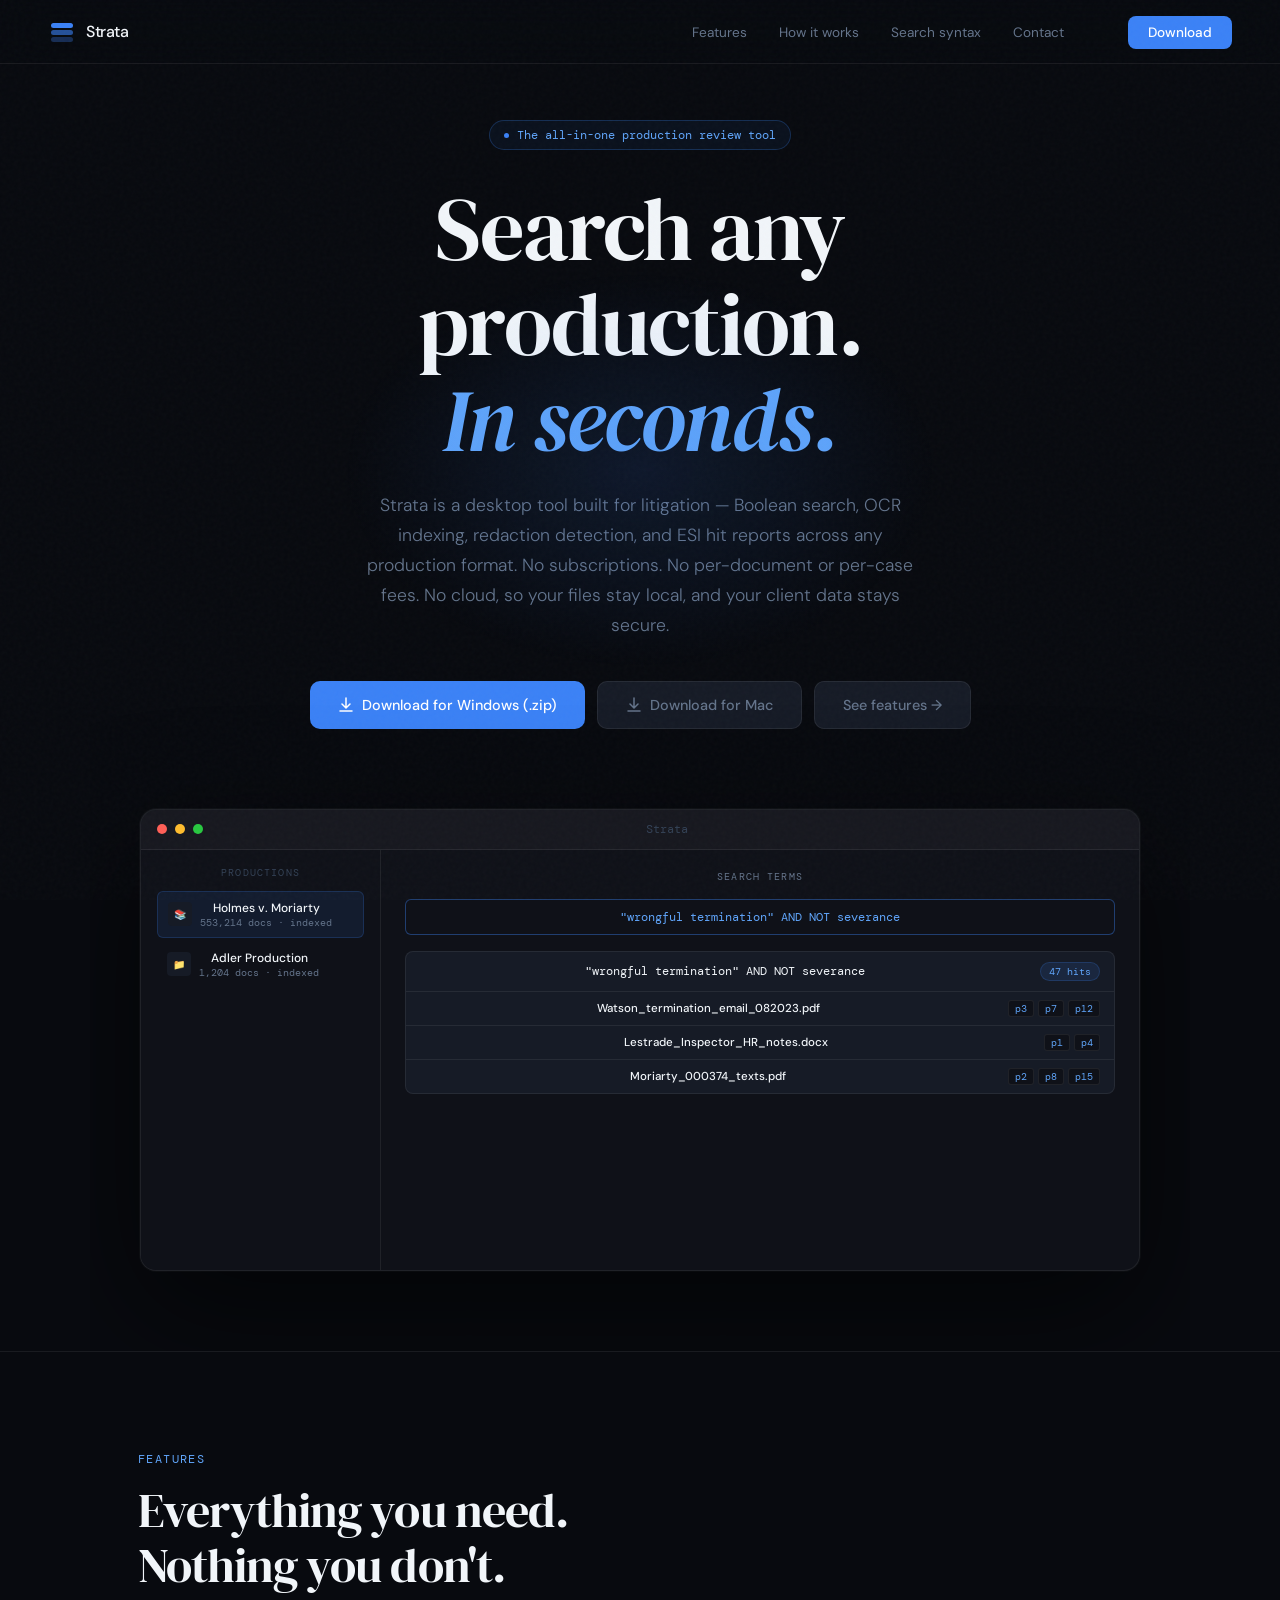
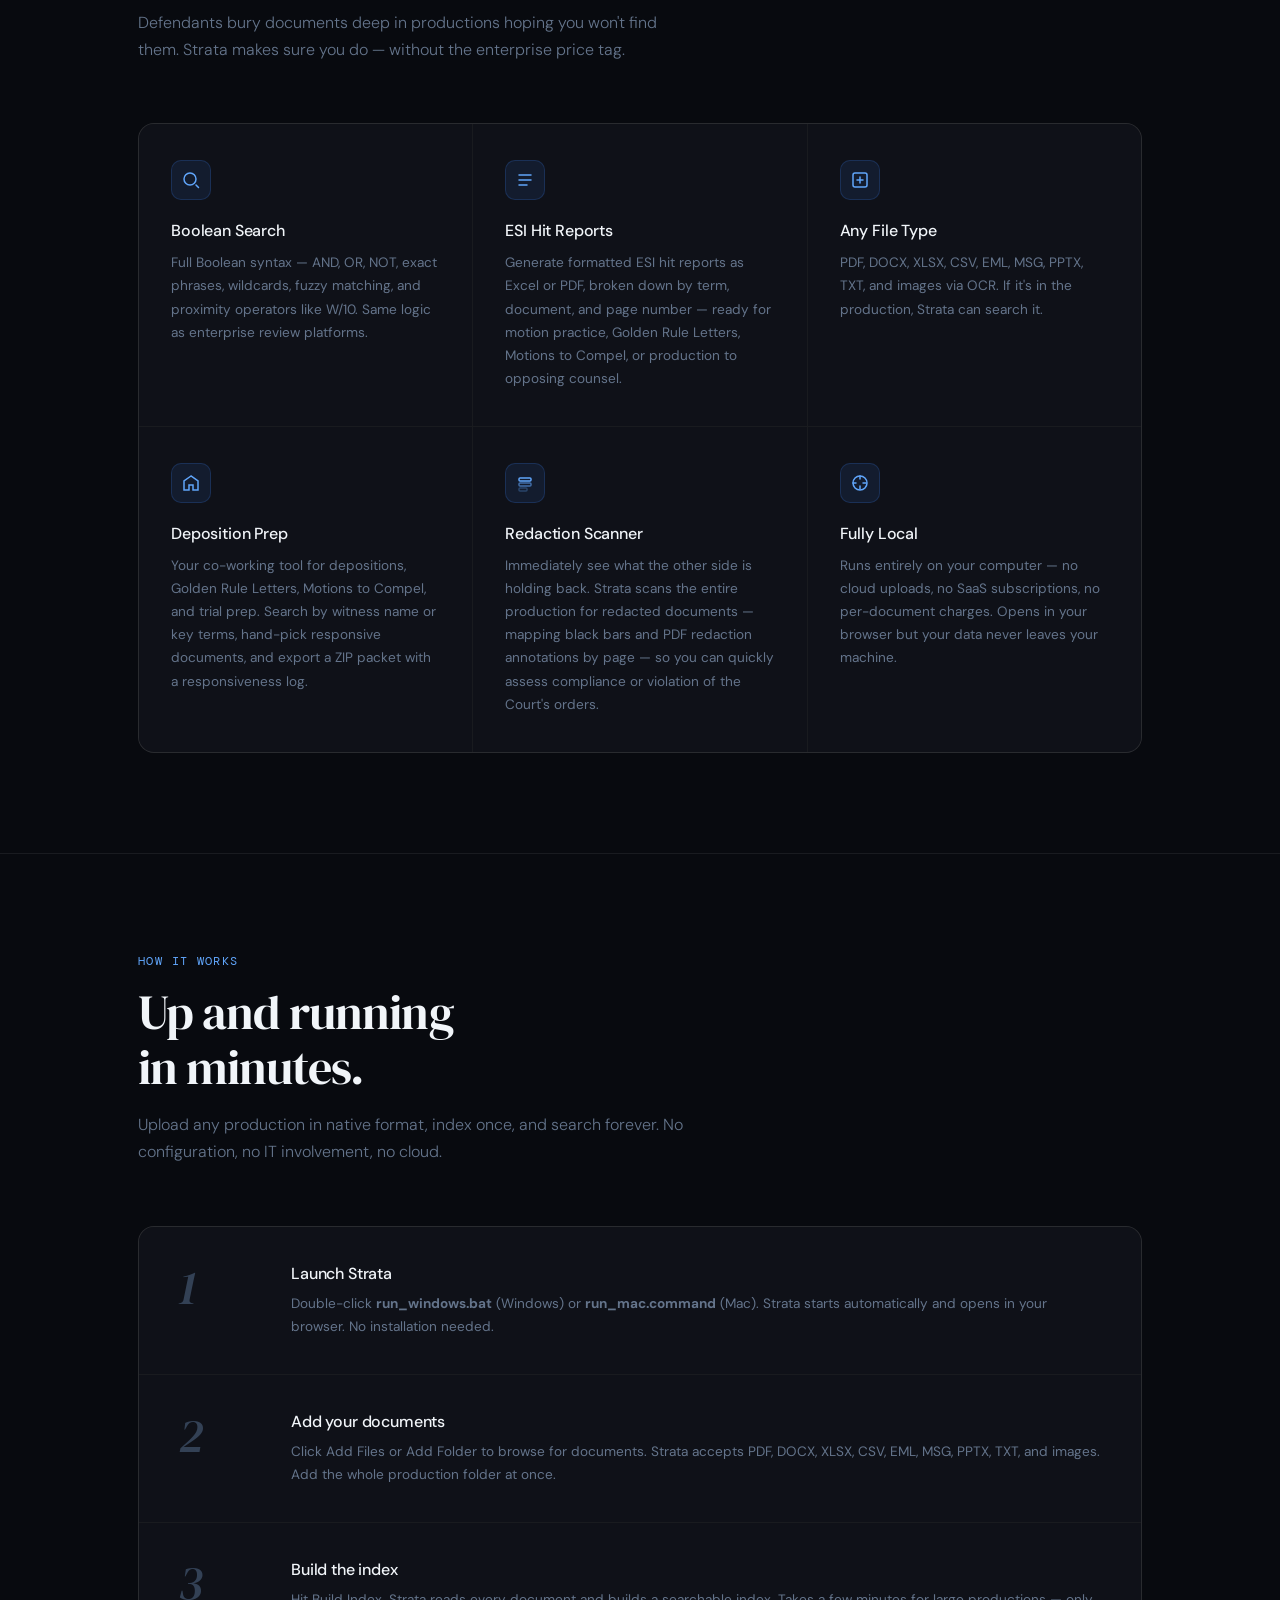
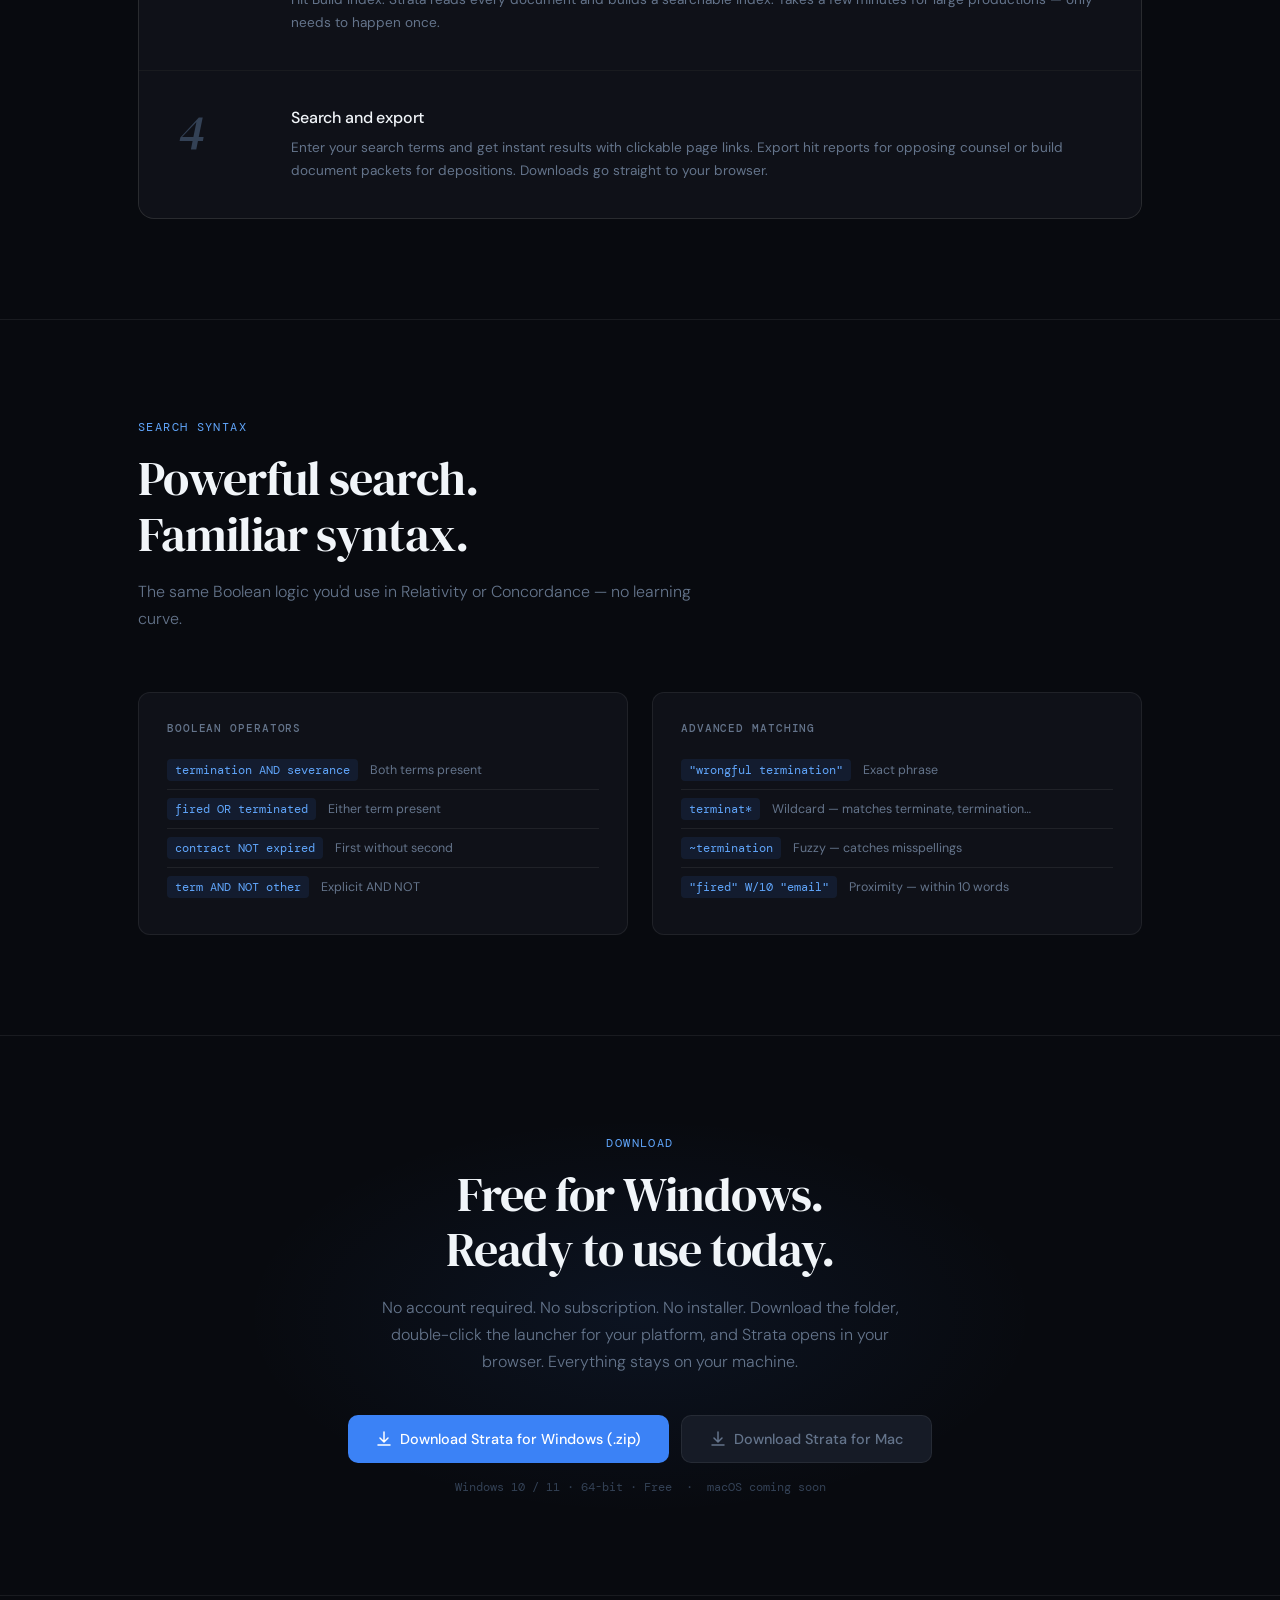
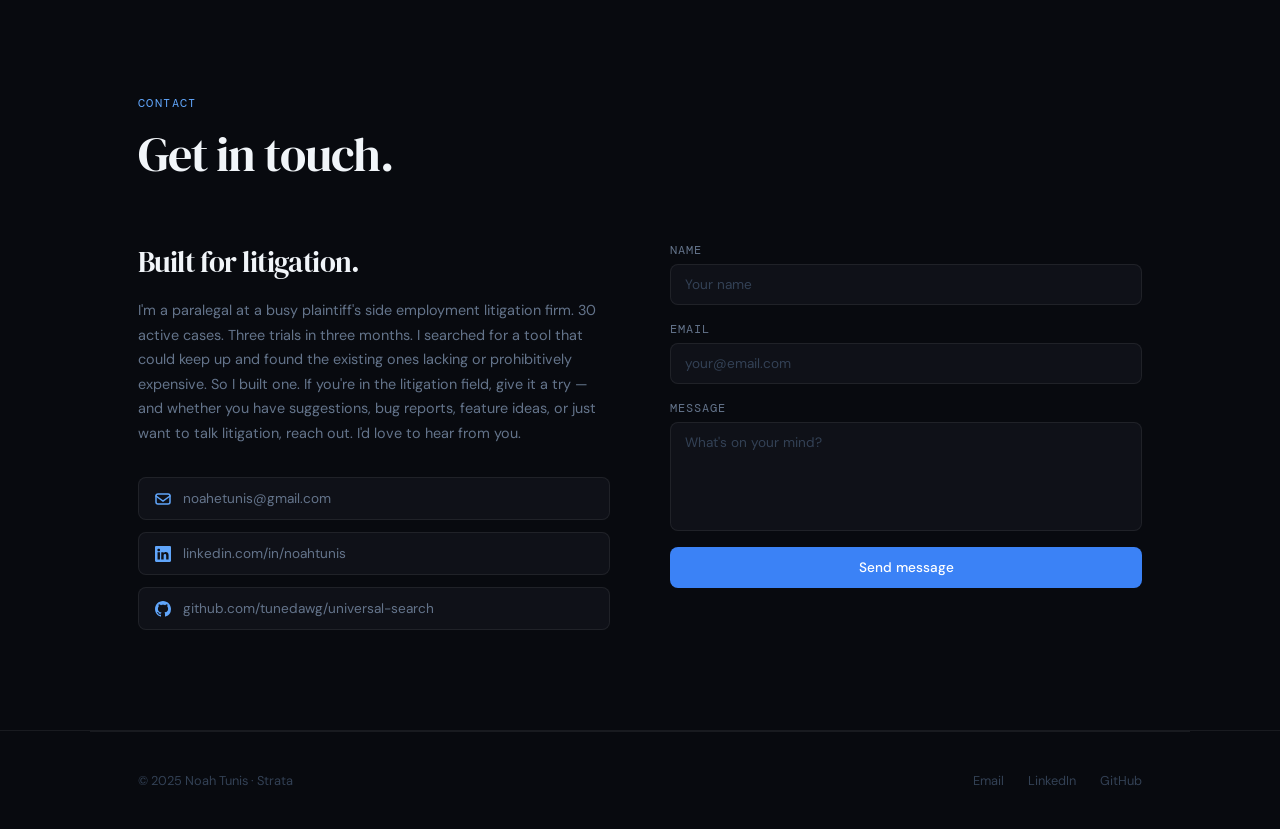
==== docs/index.html @ 4fcd4b84 "B" ====
<!DOCTYPE html>
<html lang="en">
<head>
<meta charset="UTF-8">
<meta name="viewport" content="width=device-width, initial-scale=1.0">
<title>Strata — Legal Document Search</title>
<link rel="preconnect" href="https://fonts.googleapis.com">
<link href="https://fonts.googleapis.com/css2?family=DM+Serif+Display:ital@0;1&family=DM+Sans:opsz,wght@9..40,300;9..40,400;9..40,500&family=DM+Mono:wght@400;500&display=swap" rel="stylesheet">
<style>
:root {
  --bg:       #080a0f;
  --surface:  #0f1118;
  --surface2: #161b26;
  --border:   rgba(255,255,255,0.07);
  --blue:     #3b82f6;
  --blue-hi:  #60a5fa;
  --blue-lo:  rgba(59,130,246,0.1);
  --text:     #f1f5f9;
  --text2:    #64748b;
  --text3:    #334155;
  --serif:    'DM Serif Display', Georgia, serif;
  --sans:     'DM Sans', sans-serif;
  --mono:     'DM Mono', monospace;
}

*, *::before, *::after { box-sizing: border-box; margin: 0; padding: 0; }

html { scroll-behavior: smooth; }

body {
  font-family: var(--sans);
  background: var(--bg);
  color: var(--text);
  -webkit-font-smoothing: antialiased;
  overflow-x: hidden;
}

/* ── Noise texture overlay ── */
body::before {
  content: '';
  position: fixed;
  inset: 0;
  background-image: url("data:image/svg+xml,%3Csvg viewBox='0 0 256 256' xmlns='http://www.w3.org/2000/svg'%3E%3Cfilter id='noise'%3E%3CfeTurbulence type='fractalNoise' baseFrequency='0.9' numOctaves='4' stitchTiles='stitch'/%3E%3C/filter%3E%3Crect width='100%25' height='100%25' filter='url(%23noise)' opacity='1'/%3E%3C/svg%3E");
  opacity: 0.025;
  pointer-events: none;
  z-index: 1000;
}

/* ── Nav ── */
nav {
  position: fixed;
  top: 0; left: 0; right: 0;
  z-index: 100;
  display: flex;
  align-items: center;
  padding: 0 48px;
  height: 64px;
  background: rgba(8,10,15,0.8);
  backdrop-filter: blur(20px);
  border-bottom: 1px solid var(--border);
}

.nav-logo {
  display: flex;
  align-items: center;
  gap: 10px;
  text-decoration: none;
}
.nav-logo svg { width: 28px; height: 28px; }
.nav-logo-name {
  font-family: var(--sans);
  font-size: 1rem;
  font-weight: 500;
  color: var(--text);
  letter-spacing: -0.03em;
}

.nav-links {
  display: flex;
  align-items: center;
  gap: 32px;
  margin-left: auto;
  list-style: none;
}
.nav-links a {
  font-size: 0.85rem;
  color: var(--text2);
  text-decoration: none;
  transition: color 0.15s;
}
.nav-links a:hover { color: var(--text); }

.nav-cta {
  margin-left: 32px;
  padding: 8px 20px;
  background: var(--blue);
  color: white !important;
  border-radius: 8px;
  font-weight: 500;
  font-size: 0.85rem !important;
  transition: background 0.15s !important;
}
.nav-cta:hover { background: var(--blue-hi) !important; color: white !important; }

/* ── Hero ── */
.hero {
  min-height: 100vh;
  display: flex;
  flex-direction: column;
  align-items: center;
  justify-content: center;
  text-align: center;
  padding: 120px 48px 80px;
  position: relative;
  overflow: hidden;
}

/* Glow behind hero */
.hero::after {
  content: '';
  position: absolute;
  top: 20%;
  left: 50%;
  transform: translateX(-50%);
  width: 600px;
  height: 400px;
  background: radial-gradient(ellipse, rgba(59,130,246,0.12) 0%, transparent 70%);
  pointer-events: none;
}

.hero-badge {
  display: inline-flex;
  align-items: center;
  gap: 8px;
  padding: 6px 14px;
  border: 1px solid rgba(59,130,246,0.25);
  border-radius: 20px;
  background: rgba(59,130,246,0.06);
  font-size: 0.75rem;
  font-family: var(--mono);
  color: var(--blue-hi);
  margin-bottom: 32px;
  animation: fadeUp 0.6s ease both;
}
.hero-badge::before {
  content: '';
  width: 5px; height: 5px;
  border-radius: 50%;
  background: var(--blue);
  animation: pulse 2s infinite;
}

.hero h1 {
  font-family: var(--serif);
  font-size: clamp(3rem, 7vw, 5.5rem);
  font-weight: 400;
  line-height: 1.08;
  letter-spacing: -0.02em;
  max-width: 820px;
  margin-bottom: 24px;
  animation: fadeUp 0.6s ease 0.1s both;
}

.hero h1 em {
  font-style: italic;
  color: var(--blue-hi);
}

.hero p {
  font-size: 1.1rem;
  color: var(--text2);
  max-width: 560px;
  line-height: 1.7;
  margin-bottom: 40px;
  font-weight: 300;
  animation: fadeUp 0.6s ease 0.2s both;
}

.hero-actions {
  display: flex;
  gap: 12px;
  justify-content: center;
  flex-wrap: wrap;
  animation: fadeUp 0.6s ease 0.3s both;
}

.btn-primary {
  display: inline-flex;
  align-items: center;
  gap: 8px;
  padding: 14px 28px;
  background: var(--blue);
  color: white;
  text-decoration: none;
  border-radius: 10px;
  font-size: 0.9rem;
  font-weight: 500;
  transition: all 0.15s;
}
.btn-primary:hover { background: var(--blue-hi); transform: translateY(-1px); }

.btn-secondary {
  display: inline-flex;
  align-items: center;
  gap: 8px;
  padding: 14px 28px;
  background: var(--surface2);
  color: var(--text2);
  text-decoration: none;
  border-radius: 10px;
  border: 1px solid var(--border);
  font-size: 0.9rem;
  font-weight: 500;
  transition: all 0.15s;
}
.btn-secondary:hover { color: var(--text); border-color: rgba(255,255,255,0.15); }

/* ── App screenshot mock ── */
.hero-visual {
  margin-top: 80px;
  width: 100%;
  max-width: 1000px;
  animation: fadeUp 0.8s ease 0.4s both;
  position: relative;
}
.screen-frame {
  background: var(--surface);
  border: 1px solid var(--border);
  border-radius: 16px;
  overflow: hidden;
  box-shadow: 0 40px 120px rgba(0,0,0,0.6), 0 0 0 1px rgba(255,255,255,0.04);
}
.screen-titlebar {
  display: flex;
  align-items: center;
  gap: 8px;
  padding: 12px 16px;
  background: rgba(255,255,255,0.03);
  border-bottom: 1px solid var(--border);
}
.screen-dot { width: 10px; height: 10px; border-radius: 50%; }
.screen-dot.r { background: #ff5f57; }
.screen-dot.y { background: #febc2e; }
.screen-dot.g { background: #28c840; }
.screen-title {
  margin: 0 auto;
  font-size: 0.72rem;
  font-family: var(--mono);
  color: var(--text3);
}
.screen-body {
  display: grid;
  grid-template-columns: 240px 1fr;
  min-height: 420px;
}
.screen-sidebar {
  background: var(--surface);
  border-right: 1px solid var(--border);
  padding: 16px;
}
.screen-sidebar-label {
  font-size: 0.6rem;
  font-family: var(--mono);
  color: var(--text3);
  text-transform: uppercase;
  letter-spacing: 0.12em;
  margin-bottom: 12px;
}
.screen-ds-item {
  display: flex;
  align-items: center;
  gap: 8px;
  padding: 8px 10px;
  border-radius: 6px;
  margin-bottom: 4px;
}
.screen-ds-item.active {
  background: rgba(59,130,246,0.1);
  border: 1px solid rgba(59,130,246,0.2);
}
.screen-ds-icon {
  width: 24px; height: 24px;
  border-radius: 4px;
  background: var(--surface2);
  display: flex; align-items: center; justify-content: center;
  font-size: 10px;
}
.screen-ds-name { font-size: 0.75rem; font-weight: 500; color: var(--text); }
.screen-ds-meta { font-size: 0.6rem; color: var(--text2); font-family: var(--mono); }
.screen-main {
  padding: 20px 24px;
  display: flex;
  flex-direction: column;
  gap: 16px;
}
.screen-search-label {
  font-size: 0.6rem;
  font-family: var(--mono);
  color: var(--text2);
  text-transform: uppercase;
  letter-spacing: 0.12em;
}
.screen-search-input {
  padding: 9px 14px;
  background: var(--surface);
  border: 1px solid rgba(59,130,246,0.4);
  border-radius: 6px;
  font-family: var(--mono);
  font-size: 0.78rem;
  color: var(--blue-hi);
}
.screen-result {
  background: var(--surface2);
  border: 1px solid var(--border);
  border-radius: 8px;
  overflow: hidden;
}
.screen-result-header {
  display: flex;
  align-items: center;
  gap: 10px;
  padding: 10px 14px;
  border-bottom: 1px solid var(--border);
}
.screen-result-term { font-family: var(--mono); font-size: 0.75rem; color: var(--text); flex: 1; }
.screen-result-badge {
  font-family: var(--mono);
  font-size: 0.65rem;
  padding: 2px 8px;
  border-radius: 20px;
  background: rgba(59,130,246,0.12);
  color: var(--blue-hi);
  border: 1px solid rgba(59,130,246,0.2);
}
.screen-result-row {
  display: flex;
  align-items: center;
  gap: 12px;
  padding: 8px 14px;
  border-bottom: 1px solid var(--border);
  font-size: 0.72rem;
}
.screen-result-row:last-child { border-bottom: none; }
.screen-file { color: var(--text); font-weight: 500; flex: 1; }
.screen-chunks { display: flex; gap: 4px; flex-wrap: wrap; }
.screen-chunk {
  padding: 1px 6px;
  background: var(--surface);
  border: 1px solid var(--border);
  border-radius: 3px;
  font-family: var(--mono);
  font-size: 0.65rem;
  color: var(--blue-hi);
}

/* ── Sections ── */
section {
  padding: 100px 48px;
  max-width: 1100px;
  margin: 0 auto;
}

.section-label {
  font-size: 0.72rem;
  font-family: var(--mono);
  color: var(--blue-hi);
  text-transform: uppercase;
  letter-spacing: 0.12em;
  margin-bottom: 16px;
}

.section-title {
  font-family: var(--serif);
  font-size: clamp(2rem, 4vw, 3rem);
  font-weight: 400;
  line-height: 1.15;
  letter-spacing: -0.02em;
  margin-bottom: 16px;
}

.section-sub {
  font-size: 1rem;
  color: var(--text2);
  line-height: 1.7;
  max-width: 560px;
  font-weight: 300;
}

/* ── Features ── */
.features-grid {
  display: grid;
  grid-template-columns: repeat(3, 1fr);
  gap: 1px;
  background: var(--border);
  border: 1px solid var(--border);
  border-radius: 16px;
  overflow: hidden;
  margin-top: 60px;
}

.feature-card {
  background: var(--surface);
  padding: 36px 32px;
  transition: background 0.2s;
}
.feature-card:hover { background: var(--surface2); }

.feature-icon {
  width: 40px; height: 40px;
  border-radius: 10px;
  background: var(--blue-lo);
  border: 1px solid rgba(59,130,246,0.2);
  display: flex; align-items: center; justify-content: center;
  margin-bottom: 20px;
}
.feature-icon svg { width: 18px; height: 18px; color: var(--blue-hi); }

.feature-title {
  font-size: 1rem;
  font-weight: 500;
  margin-bottom: 10px;
  letter-spacing: -0.01em;
}

.feature-desc {
  font-size: 0.85rem;
  color: var(--text2);
  line-height: 1.7;
}

/* ── How it works ── */
.steps {
  display: flex;
  flex-direction: column;
  gap: 1px;
  background: var(--border);
  border: 1px solid var(--border);
  border-radius: 16px;
  overflow: hidden;
  margin-top: 60px;
}

.step {
  display: grid;
  grid-template-columns: 80px 1fr;
  align-items: start;
  background: var(--surface);
  padding: 36px 40px;
  gap: 32px;
  transition: background 0.2s;
}
.step:hover { background: var(--surface2); }

.step-num {
  font-family: var(--serif);
  font-size: 3rem;
  color: var(--text3);
  line-height: 1;
  font-style: italic;
}

.step-content h3 {
  font-size: 1rem;
  font-weight: 500;
  margin-bottom: 8px;
  letter-spacing: -0.01em;
}
.step-content p {
  font-size: 0.85rem;
  color: var(--text2);
  line-height: 1.7;
}

/* ── Syntax section ── */
.syntax-grid {
  display: grid;
  grid-template-columns: 1fr 1fr;
  gap: 24px;
  margin-top: 60px;
}

.syntax-card {
  background: var(--surface);
  border: 1px solid var(--border);
  border-radius: 12px;
  padding: 28px;
}
.syntax-card h3 {
  font-size: 0.85rem;
  font-weight: 500;
  color: var(--text2);
  margin-bottom: 16px;
  font-family: var(--mono);
  text-transform: uppercase;
  letter-spacing: 0.08em;
  font-size: 0.7rem;
}
.syntax-row {
  display: flex;
  align-items: center;
  gap: 12px;
  padding: 8px 0;
  border-bottom: 1px solid var(--border);
}
.syntax-row:last-child { border-bottom: none; }
.syntax-code {
  font-family: var(--mono);
  font-size: 0.78rem;
  color: var(--blue-hi);
  background: var(--blue-lo);
  padding: 3px 8px;
  border-radius: 4px;
  white-space: nowrap;
}
.syntax-desc {
  font-size: 0.78rem;
  color: var(--text2);
}

/* ── CTA section ── */
.cta-section {
  text-align: center;
  padding: 100px 48px;
  position: relative;
  overflow: hidden;
}
.cta-section::before {
  content: '';
  position: absolute;
  top: 50%; left: 50%;
  transform: translate(-50%, -50%);
  width: 800px; height: 400px;
  background: radial-gradient(ellipse, rgba(59,130,246,0.08) 0%, transparent 70%);
  pointer-events: none;
}
.cta-section .section-title { max-width: 600px; margin: 0 auto 16px; }
.cta-section .section-sub { margin: 0 auto 40px; }
.cta-os-note {
  margin-top: 16px;
  font-size: 0.75rem;
  font-family: var(--mono);
  color: var(--text3);
}

/* ── Contact ── */
.contact-grid {
  display: grid;
  grid-template-columns: 1fr 1fr;
  gap: 60px;
  align-items: start;
  margin-top: 60px;
}

.contact-info h3 {
  font-family: var(--serif);
  font-size: 1.8rem;
  font-weight: 400;
  margin-bottom: 16px;
  letter-spacing: -0.02em;
}
.contact-info p {
  font-size: 0.9rem;
  color: var(--text2);
  line-height: 1.7;
  margin-bottom: 32px;
}

.contact-links {
  display: flex;
  flex-direction: column;
  gap: 12px;
}
.contact-link {
  display: flex;
  align-items: center;
  gap: 12px;
  text-decoration: none;
  color: var(--text2);
  font-size: 0.85rem;
  transition: color 0.15s;
  padding: 12px 16px;
  border: 1px solid var(--border);
  border-radius: 8px;
  background: var(--surface);
}
.contact-link:hover { color: var(--text); border-color: rgba(255,255,255,0.15); }
.contact-link svg { width: 16px; height: 16px; flex-shrink: 0; color: var(--blue-hi); }

.contact-form {
  display: flex;
  flex-direction: column;
  gap: 16px;
}

.form-group {
  display: flex;
  flex-direction: column;
  gap: 6px;
}
.form-group label {
  font-size: 0.75rem;
  font-family: var(--mono);
  color: var(--text2);
  text-transform: uppercase;
  letter-spacing: 0.08em;
}
.form-group input,
.form-group textarea {
  padding: 11px 14px;
  background: var(--surface);
  border: 1px solid var(--border);
  border-radius: 8px;
  color: var(--text);
  font-size: 0.85rem;
  font-family: var(--sans);
  transition: border-color 0.15s;
  outline: none;
  resize: none;
}
.form-group input::placeholder,
.form-group textarea::placeholder { color: var(--text3); }
.form-group input:focus,
.form-group textarea:focus { border-color: var(--blue); }

.form-submit {
  display: flex;
  align-items: center;
  justify-content: center;
  gap: 8px;
  padding: 12px 24px;
  background: var(--blue);
  color: white;
  border: none;
  border-radius: 8px;
  font-size: 0.85rem;
  font-weight: 500;
  font-family: var(--sans);
  cursor: pointer;
  transition: background 0.15s;
  width: 100%;
}
.form-submit:hover { background: var(--blue-hi); }
.form-submit:disabled { opacity: 0.5; cursor: not-allowed; }

.form-success {
  display: none;
  text-align: center;
  padding: 32px;
  color: #34d399;
  font-size: 0.9rem;
}

/* ── Footer ── */
footer {
  border-top: 1px solid var(--border);
  padding: 40px 48px;
  display: flex;
  align-items: center;
  justify-content: space-between;
  max-width: 1100px;
  margin: 0 auto;
  font-size: 0.8rem;
  color: var(--text3);
}
footer a { color: var(--text3); text-decoration: none; }
footer a:hover { color: var(--text2); }

/* ── Divider ── */
.full-divider {
  height: 1px;
  background: var(--border);
}

/* ── Animations ── */
@keyframes fadeUp {
  from { opacity: 0; transform: translateY(20px); }
  to   { opacity: 1; transform: translateY(0); }
}
@keyframes pulse {
  0%,100% { opacity: 1; }
  50% { opacity: 0.3; }
}

.reveal {
  opacity: 0;
  transform: translateY(24px);
  transition: opacity 0.6s ease, transform 0.6s ease;
}
.reveal.visible {
  opacity: 1;
  transform: translateY(0);
}

/* ── Responsive ── */
@media (max-width: 768px) {
  nav { padding: 0 24px; }
  .nav-links { display: none; }
  section { padding: 60px 24px; }
  .hero { padding: 100px 24px 60px; }
  .features-grid { grid-template-columns: 1fr; }
  .syntax-grid { grid-template-columns: 1fr; }
  .contact-grid { grid-template-columns: 1fr; gap: 40px; }
  .step { grid-template-columns: 1fr; gap: 8px; }
  .step-num { font-size: 2rem; }
  footer { flex-direction: column; gap: 12px; text-align: center; }
}
</style>
</head>
<body>

<!-- Nav -->
<nav>
  <a href="#" class="nav-logo">
    <svg viewBox="0 0 28 28" fill="none">
      <rect x="3" y="5"  width="22" height="5" rx="2.5" fill="#3b82f6" opacity="1"/>
      <rect x="3" y="12" width="22" height="5" rx="2.5" fill="#3b82f6" opacity="0.6"/>
      <rect x="3" y="19" width="22" height="5" rx="2.5" fill="#3b82f6" opacity="0.3"/>
    </svg>
    <span class="nav-logo-name">Strata</span>
  </a>
  <ul class="nav-links">
    <li><a href="#features">Features</a></li>
    <li><a href="#how-it-works">How it works</a></li>
    <li><a href="#syntax">Search syntax</a></li>
    <li><a href="#contact">Contact</a></li>
    <li><a href="https://github.com/tunedawg/universal-search/releases/tag/Strata" class="nav-cta">Download</a></li>
  </ul>
</nav>

<!-- Hero -->
<section class="hero">
  <div class="hero-badge">The all-in-one production review tool</div>
  <h1>Search any production.<br><em>In seconds.</em></h1>
  <p>Strata is a desktop tool built for litigation — Boolean search, OCR indexing, redaction detection, and ESI hit reports across any production format. No subscriptions. No per-document or per-case fees. No cloud, so your files stay local, and your client data stays secure.</p>
  <div class="hero-actions">
    <a href="https://github.com/tunedawg/universal-search/releases/tag/Strata" class="btn-primary">
      <svg width="16" height="16" viewBox="0 0 16 16" fill="none"><path d="M8 1v9M4 7l4 4 4-4M2 14h12" stroke="currentColor" stroke-width="1.5" stroke-linecap="round" stroke-linejoin="round"/></svg>
      Download for Windows (.zip)
    </a>
    <a href="#" class="btn-primary" style="background:var(--surface2);border:1px solid var(--border);color:var(--text2);" title="Mac version coming soon">
      <svg width="16" height="16" viewBox="0 0 16 16" fill="none"><path d="M8 1v9M4 7l4 4 4-4M2 14h12" stroke="currentColor" stroke-width="1.5" stroke-linecap="round" stroke-linejoin="round"/></svg>
      Download for Mac
    </a>
    <a href="#features" class="btn-secondary">See features →</a>
  </div>

  <!-- App mock -->
  <div class="hero-visual">
    <div class="screen-frame">
      <div class="screen-titlebar">
        <div class="screen-dot r"></div>
        <div class="screen-dot y"></div>
        <div class="screen-dot g"></div>
        <span class="screen-title">Strata</span>
      </div>
      <div class="screen-body">
        <div class="screen-sidebar">
          <div class="screen-sidebar-label">Productions</div>
          <div class="screen-ds-item active">
            <div class="screen-ds-icon">📚</div>
            <div>
              <div class="screen-ds-name">Holmes v. Moriarty</div>
              <div class="screen-ds-meta">553,214 docs · indexed</div>
            </div>
          </div>
          <div class="screen-ds-item">
            <div class="screen-ds-icon">📁</div>
            <div>
              <div class="screen-ds-name">Adler Production</div>
              <div class="screen-ds-meta">1,204 docs · indexed</div>
            </div>
          </div>
        </div>
        <div class="screen-main">
          <div class="screen-search-label">Search Terms</div>
          <div class="screen-search-input">"wrongful termination" AND NOT severance</div>
          <div class="screen-result">
            <div class="screen-result-header">
              <span class="screen-result-term">"wrongful termination" AND NOT severance</span>
              <span class="screen-result-badge">47 hits</span>
            </div>
            <div class="screen-result-row">
              <span class="screen-file">Watson_termination_email_082023.pdf</span>
              <div class="screen-chunks">
                <span class="screen-chunk">p3</span>
                <span class="screen-chunk">p7</span>
                <span class="screen-chunk">p12</span>
              </div>
            </div>
            <div class="screen-result-row">
              <span class="screen-file">Lestrade_Inspector_HR_notes.docx</span>
              <div class="screen-chunks">
                <span class="screen-chunk">p1</span>
                <span class="screen-chunk">p4</span>
              </div>
            </div>
            <div class="screen-result-row">
              <span class="screen-file">Moriarty_000374_texts.pdf</span>
              <div class="screen-chunks">
                <span class="screen-chunk">p2</span>
                <span class="screen-chunk">p8</span>
                <span class="screen-chunk">p15</span>
              </div>
            </div>
          </div>
        </div>
      </div>
    </div>
  </div>
</section>

<div class="full-divider"></div>

<!-- Features -->
<section id="features">
  <div class="reveal">
    <div class="section-label">Features</div>
    <h2 class="section-title">Everything you need.<br>Nothing you don't.</h2>
    <p class="section-sub">Defendants bury documents deep in productions hoping you won't find them. Strata makes sure you do — without the enterprise price tag.</p>
  </div>

  <div class="features-grid reveal">
    <div class="feature-card">
      <div class="feature-icon">
        <svg viewBox="0 0 18 18" fill="none" stroke="currentColor" stroke-width="1.5" stroke-linecap="round">
          <circle cx="8" cy="8" r="6"/><path d="m14 14 2.5 2.5"/>
        </svg>
      </div>
      <div class="feature-title">Boolean Search</div>
      <p class="feature-desc">Full Boolean syntax — AND, OR, NOT, exact phrases, wildcards, fuzzy matching, and proximity operators like W/10. Same logic as enterprise review platforms.</p>
    </div>
    <div class="feature-card">
      <div class="feature-icon">
        <svg viewBox="0 0 18 18" fill="none" stroke="currentColor" stroke-width="1.5" stroke-linecap="round">
          <path d="M3 4h12M3 9h12M3 14h8"/>
        </svg>
      </div>
      <div class="feature-title">ESI Hit Reports</div>
      <p class="feature-desc">Generate formatted ESI hit reports as Excel or PDF, broken down by term, document, and page number — ready for motion practice, Golden Rule Letters, Motions to Compel, or production to opposing counsel.</p>
    </div>
    <div class="feature-card">
      <div class="feature-icon">
        <svg viewBox="0 0 18 18" fill="none" stroke="currentColor" stroke-width="1.5" stroke-linecap="round">
          <rect x="2" y="2" width="14" height="14" rx="2"/><path d="M6 9h6M9 6v6"/>
        </svg>
      </div>
      <div class="feature-title">Any File Type</div>
      <p class="feature-desc">PDF, DOCX, XLSX, CSV, EML, MSG, PPTX, TXT, and images via OCR. If it's in the production, Strata can search it.</p>
    </div>
    <div class="feature-card">
      <div class="feature-icon">
        <svg viewBox="0 0 18 18" fill="none" stroke="currentColor" stroke-width="1.5" stroke-linecap="round">
          <path d="M9 2L2 7v9h5v-5h4v5h5V7z"/>
        </svg>
      </div>
      <div class="feature-title">Deposition Prep</div>
      <p class="feature-desc">Your co-working tool for depositions, Golden Rule Letters, Motions to Compel, and trial prep. Search by witness name or key terms, hand-pick responsive documents, and export a ZIP packet with a responsiveness log.</p>
    </div>
    <div class="feature-card">
      <div class="feature-icon">
        <svg viewBox="0 0 18 18" fill="none" stroke="currentColor" stroke-width="1.5" stroke-linecap="round">
          <rect x="3" y="4" width="12" height="3" rx="1"/><rect x="3" y="9" width="12" height="3" rx="1" opacity="0.6"/><rect x="3" y="14" width="8" height="3" rx="1" opacity="0.3"/>
        </svg>
      </div>
      <div class="feature-title">Redaction Scanner</div>
      <p class="feature-desc">Immediately see what the other side is holding back. Strata scans the entire production for redacted documents — mapping black bars and PDF redaction annotations by page — so you can quickly assess compliance or violation of the Court's orders.</p>
    </div>
    <div class="feature-card">
      <div class="feature-icon">
        <svg viewBox="0 0 18 18" fill="none" stroke="currentColor" stroke-width="1.5" stroke-linecap="round">
          <path d="M2 9a7 7 0 1 0 14 0A7 7 0 0 0 2 9z"/><path d="M2 9h3m10 0h-3M9 2v3m0 10v-3"/>
        </svg>
      </div>
      <div class="feature-title">Fully Local</div>
      <p class="feature-desc">Runs entirely on your computer — no cloud uploads, no SaaS subscriptions, no per-document charges. Opens in your browser but your data never leaves your machine.</p>
    </div>
  </div>
</section>

<div class="full-divider"></div>

<!-- How it works -->
<section id="how-it-works">
  <div class="reveal">
    <div class="section-label">How it works</div>
    <h2 class="section-title">Up and running<br>in minutes.</h2>
    <p class="section-sub">Upload any production in native format, index once, and search forever. No configuration, no IT involvement, no cloud.</p>
  </div>

  <div class="steps reveal">
    <div class="step">
      <div class="step-num">1</div>
      <div class="step-content">
        <h3>Launch Strata</h3>
        <p>Double-click <strong>run_windows.bat</strong> (Windows) or <strong>run_mac.command</strong> (Mac). Strata starts automatically and opens in your browser. No installation needed.</p>
      </div>
    </div>
    <div class="step">
      <div class="step-num">2</div>
      <div class="step-content">
        <h3>Add your documents</h3>
        <p>Click Add Files or Add Folder to browse for documents. Strata accepts PDF, DOCX, XLSX, CSV, EML, MSG, PPTX, TXT, and images. Add the whole production folder at once.</p>
      </div>
    </div>
    <div class="step">
      <div class="step-num">3</div>
      <div class="step-content">
        <h3>Build the index</h3>
        <p>Hit Build Index. Strata reads every document and builds a searchable index. Takes a few minutes for large productions — only needs to happen once.</p>
      </div>
    </div>
    <div class="step">
      <div class="step-num">4</div>
      <div class="step-content">
        <h3>Search and export</h3>
        <p>Enter your search terms and get instant results with clickable page links. Export hit reports for opposing counsel or build document packets for depositions. Downloads go straight to your browser.</p>
      </div>
    </div>
  </div>
</section>

<div class="full-divider"></div>

<!-- Syntax -->
<section id="syntax">
  <div class="reveal">
    <div class="section-label">Search syntax</div>
    <h2 class="section-title">Powerful search.<br>Familiar syntax.</h2>
    <p class="section-sub">The same Boolean logic you'd use in Relativity or Concordance — no learning curve.</p>
  </div>

  <div class="syntax-grid reveal">
    <div class="syntax-card">
      <h3>Boolean operators</h3>
      <div class="syntax-row">
        <span class="syntax-code">termination AND severance</span>
        <span class="syntax-desc">Both terms present</span>
      </div>
      <div class="syntax-row">
        <span class="syntax-code">fired OR terminated</span>
        <span class="syntax-desc">Either term present</span>
      </div>
      <div class="syntax-row">
        <span class="syntax-code">contract NOT expired</span>
        <span class="syntax-desc">First without second</span>
      </div>
      <div class="syntax-row">
        <span class="syntax-code">term AND NOT other</span>
        <span class="syntax-desc">Explicit AND NOT</span>
      </div>
    </div>
    <div class="syntax-card">
      <h3>Advanced matching</h3>
      <div class="syntax-row">
        <span class="syntax-code">"wrongful termination"</span>
        <span class="syntax-desc">Exact phrase</span>
      </div>
      <div class="syntax-row">
        <span class="syntax-code">terminat*</span>
        <span class="syntax-desc">Wildcard — matches terminate, termination…</span>
      </div>
      <div class="syntax-row">
        <span class="syntax-code">~termination</span>
        <span class="syntax-desc">Fuzzy — catches misspellings</span>
      </div>
      <div class="syntax-row">
        <span class="syntax-code">"fired" W/10 "email"</span>
        <span class="syntax-desc">Proximity — within 10 words</span>
      </div>
    </div>
  </div>
</section>

<div class="full-divider"></div>

<!-- CTA -->
<div class="cta-section">
  <div class="reveal">
    <div class="section-label">Download</div>
    <h2 class="section-title">Free for Windows.<br>Ready to use today.</h2>
    <p class="section-sub">No account required. No subscription. No installer. Download the folder, double-click the launcher for your platform, and Strata opens in your browser. Everything stays on your machine.</p>
    <div class="hero-actions">
      <a href="https://github.com/tunedawg/universal-search/releases/tag/Strata" class="btn-primary">
        <svg width="16" height="16" viewBox="0 0 16 16" fill="none"><path d="M8 1v9M4 7l4 4 4-4M2 14h12" stroke="currentColor" stroke-width="1.5" stroke-linecap="round" stroke-linejoin="round"/></svg>
        Download Strata for Windows (.zip)
      </a>
      <a href="#" class="btn-secondary" title="Mac version coming soon">
        <svg width="16" height="16" viewBox="0 0 16 16" fill="none"><path d="M8 1v9M4 7l4 4 4-4M2 14h12" stroke="currentColor" stroke-width="1.5" stroke-linecap="round" stroke-linejoin="round"/></svg>
        Download Strata for Mac
      </a>
    </div>
    <p class="cta-os-note">Windows 10 / 11 · 64-bit · Free &nbsp;·&nbsp; macOS coming soon</p>
  </div>
</div>

<div class="full-divider"></div>

<!-- Contact -->
<section id="contact">
  <div class="reveal">
    <div class="section-label">Contact</div>
    <h2 class="section-title">Get in touch.</h2>
  </div>

  <div class="contact-grid reveal">
    <div class="contact-info">
      <h3>Built for litigation.</h3>
      <p>I'm a paralegal at a busy plaintiff's side employment litigation firm. 30 active cases. Three trials in three months. I searched for a tool that could keep up and found the existing ones lacking or prohibitively expensive. So I built one. If you're in the litigation field, give it a try — and whether you have suggestions, bug reports, feature ideas, or just want to talk litigation, reach out. I'd love to hear from you.</p>
      <div class="contact-links">
        <a href="mailto:noahetunis@gmail.com" class="contact-link">
          <svg viewBox="0 0 16 16" fill="none" stroke="currentColor" stroke-width="1.5" stroke-linecap="round"><rect x="1" y="3" width="14" height="10" rx="2"/><path d="M1 5l7 5 7-5"/></svg>
          noahetunis@gmail.com
        </a>
        <a href="https://www.linkedin.com/in/noahtunis/" target="_blank" class="contact-link">
          <svg viewBox="0 0 16 16" fill="currentColor"><path d="M0 1.146C0 .513.526 0 1.175 0h13.65C15.474 0 16 .513 16 1.146v13.708c0 .633-.526 1.146-1.175 1.146H1.175C.526 16 0 15.487 0 14.854zm4.943 12.248V6.169H2.542v7.225zm-1.2-8.212c.837 0 1.358-.554 1.358-1.248-.015-.709-.52-1.248-1.342-1.248S2.4 3.226 2.4 3.934c0 .694.521 1.248 1.327 1.248zm4.908 8.212V9.359c0-.216.016-.432.08-.586.173-.431.568-.878 1.232-.878.869 0 1.216.662 1.216 1.634v3.865h2.401V9.25c0-2.22-1.184-3.252-2.764-3.252-1.274 0-1.845.7-2.165 1.193v.025h-.016l.016-.025V6.169h-2.4c.03.678 0 7.225 0 7.225z"/></svg>
          linkedin.com/in/noahtunis
        </a>
        <a href="https://github.com/tunedawg/universal-search" target="_blank" class="contact-link">
          <svg viewBox="0 0 16 16" fill="currentColor"><path d="M8 0C3.58 0 0 3.58 0 8c0 3.54 2.29 6.53 5.47 7.59.4.07.55-.17.55-.38 0-.19-.01-.82-.01-1.49-2.01.37-2.53-.49-2.69-.94-.09-.23-.48-.94-.82-1.13-.28-.15-.68-.52-.01-.53.63-.01 1.08.58 1.23.82.72 1.21 1.87.87 2.33.66.07-.52.28-.87.51-1.07-1.78-.2-3.64-.89-3.64-3.95 0-.87.31-1.59.82-2.15-.08-.2-.36-1.02.08-2.12 0 0 .67-.21 2.2.82.64-.18 1.32-.27 2-.27.68 0 1.36.09 2 .27 1.53-1.04 2.2-.82 2.2-.82.44 1.1.16 1.92.08 2.12.51.56.82 1.27.82 2.15 0 3.07-1.87 3.75-3.65 3.95.29.25.54.73.54 1.48 0 1.07-.01 1.93-.01 2.2 0 .21.15.46.55.38A8.013 8.013 0 0 0 16 8c0-4.42-3.58-8-8-8z"/></svg>
          github.com/tunedawg/universal-search
        </a>
      </div>
    </div>

    <form class="contact-form" id="contact-form">
      <div class="form-group">
        <label>Name</label>
        <input type="text" name="name" placeholder="Your name" required>
      </div>
      <div class="form-group">
        <label>Email</label>
        <input type="email" name="email" placeholder="your@email.com" required>
      </div>
      <div class="form-group">
        <label>Message</label>
        <textarea name="message" rows="5" placeholder="What's on your mind?" required></textarea>
      </div>
      <button type="submit" class="form-submit" id="form-submit">Send message</button>
      <div class="form-success" id="form-success">
        ✓ Message sent — I'll get back to you soon.
      </div>
    </form>
  </div>
</section>

<!-- Footer -->
<div class="full-divider"></div>
<footer>
  <div>© 2025 Noah Tunis · Strata</div>
  <div style="display:flex;gap:24px">
    <a href="mailto:noahetunis@gmail.com">Email</a>
    <a href="https://www.linkedin.com/in/noahtunis/" target="_blank">LinkedIn</a>
    <a href="https://github.com/tunedawg/universal-search" target="_blank">GitHub</a>
  </div>
</footer>

<script>
// Scroll reveal
const observer = new IntersectionObserver(entries => {
  entries.forEach(e => {
    if (e.isIntersecting) {
      e.target.classList.add('visible');
      observer.unobserve(e.target);
    }
  });
}, { threshold: 0.1, rootMargin: '0px 0px -40px 0px' });

document.querySelectorAll('.reveal').forEach(el => observer.observe(el));

// Contact form — uses Formspree
document.getElementById('contact-form').addEventListener('submit', async function(e) {
  e.preventDefault();
  const btn = document.getElementById('form-submit');
  btn.disabled = true;
  btn.textContent = 'Sending…';

  const data = new FormData(this);
  try {
    const resp = await fetch('https://formspree.io/f/xlgawdpn', {
      method: 'POST',
      body: data,
      headers: { 'Accept': 'application/json' }
    });
    if (resp.ok) {
      this.style.display = 'none';
      document.getElementById('form-success').style.display = 'block';
    } else {
      btn.disabled = false;
      btn.textContent = 'Send message';
      alert('Something went wrong — please email me directly at noahetunis@gmail.com');
    }
  } catch {
    btn.disabled = false;
    btn.textContent = 'Send message';
    alert('Something went wrong — please email me directly at noahetunis@gmail.com');
  }
});
</script>
</body>
</html>
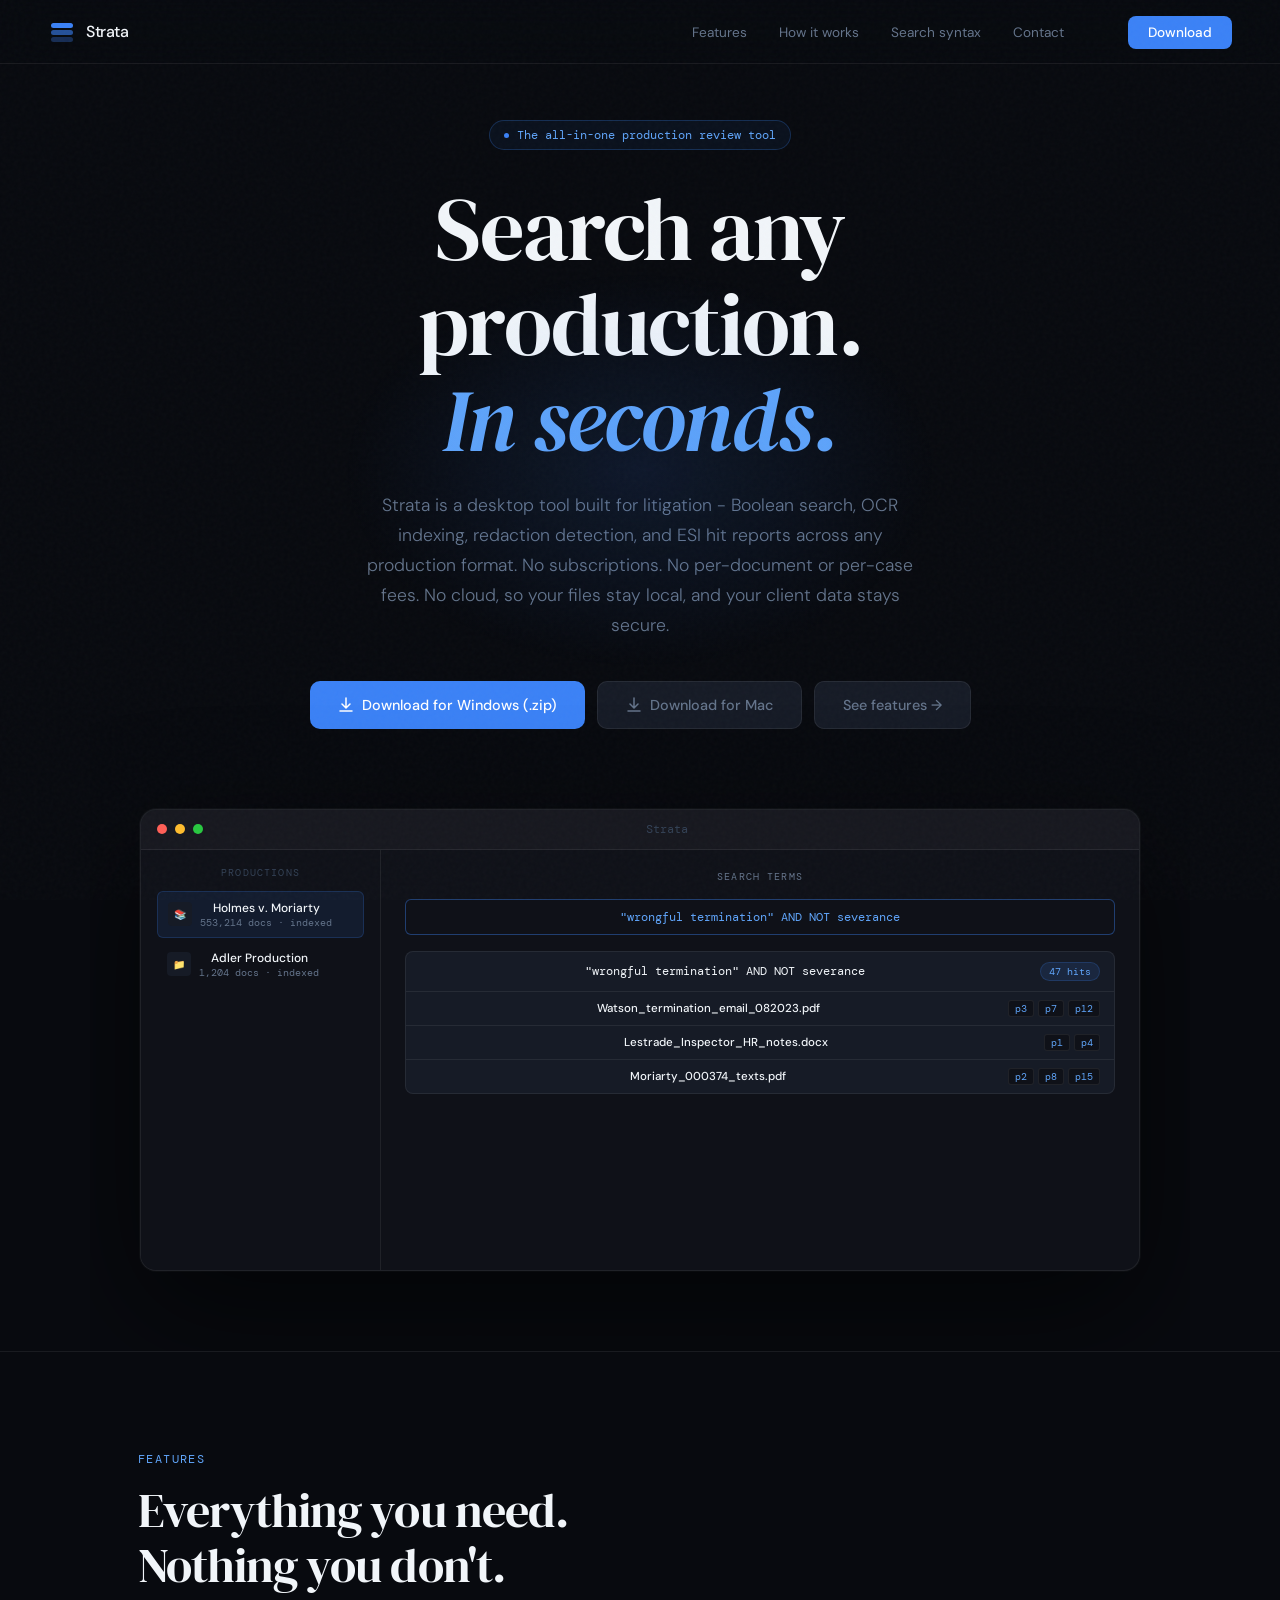
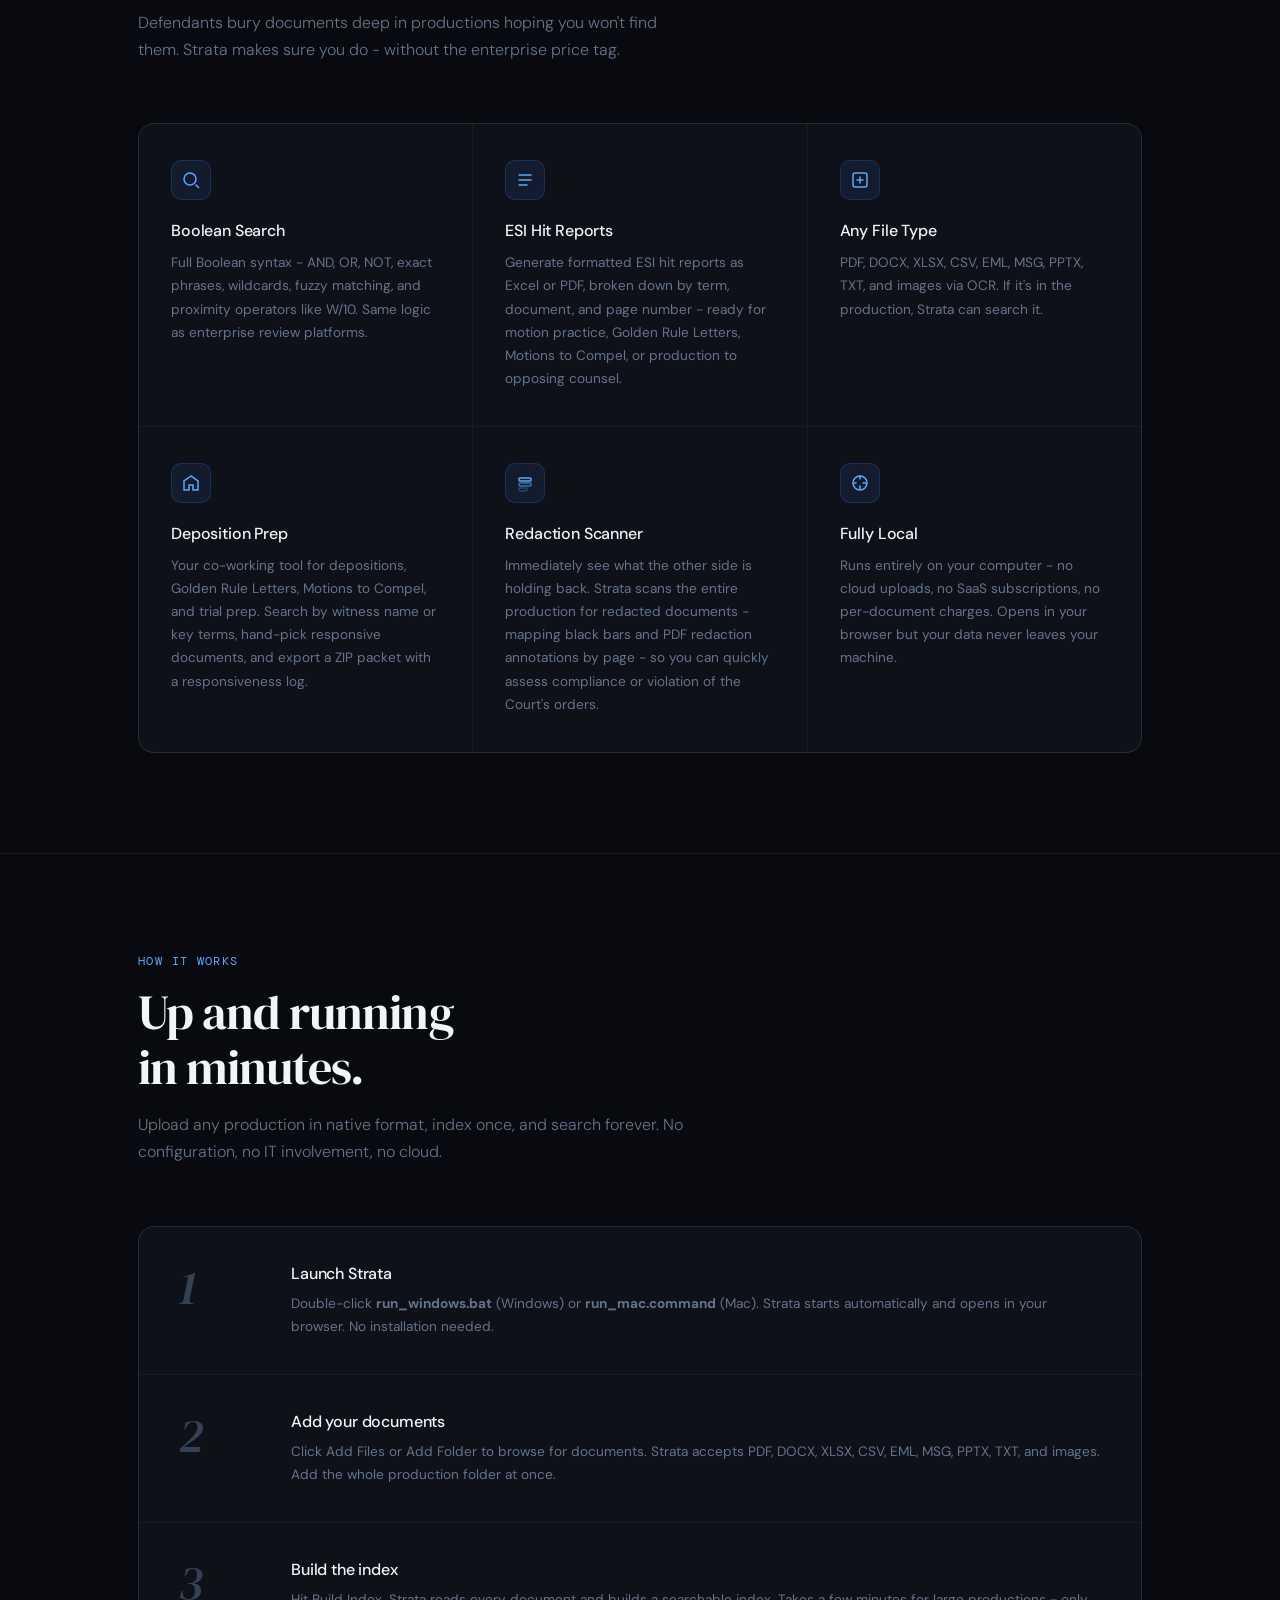
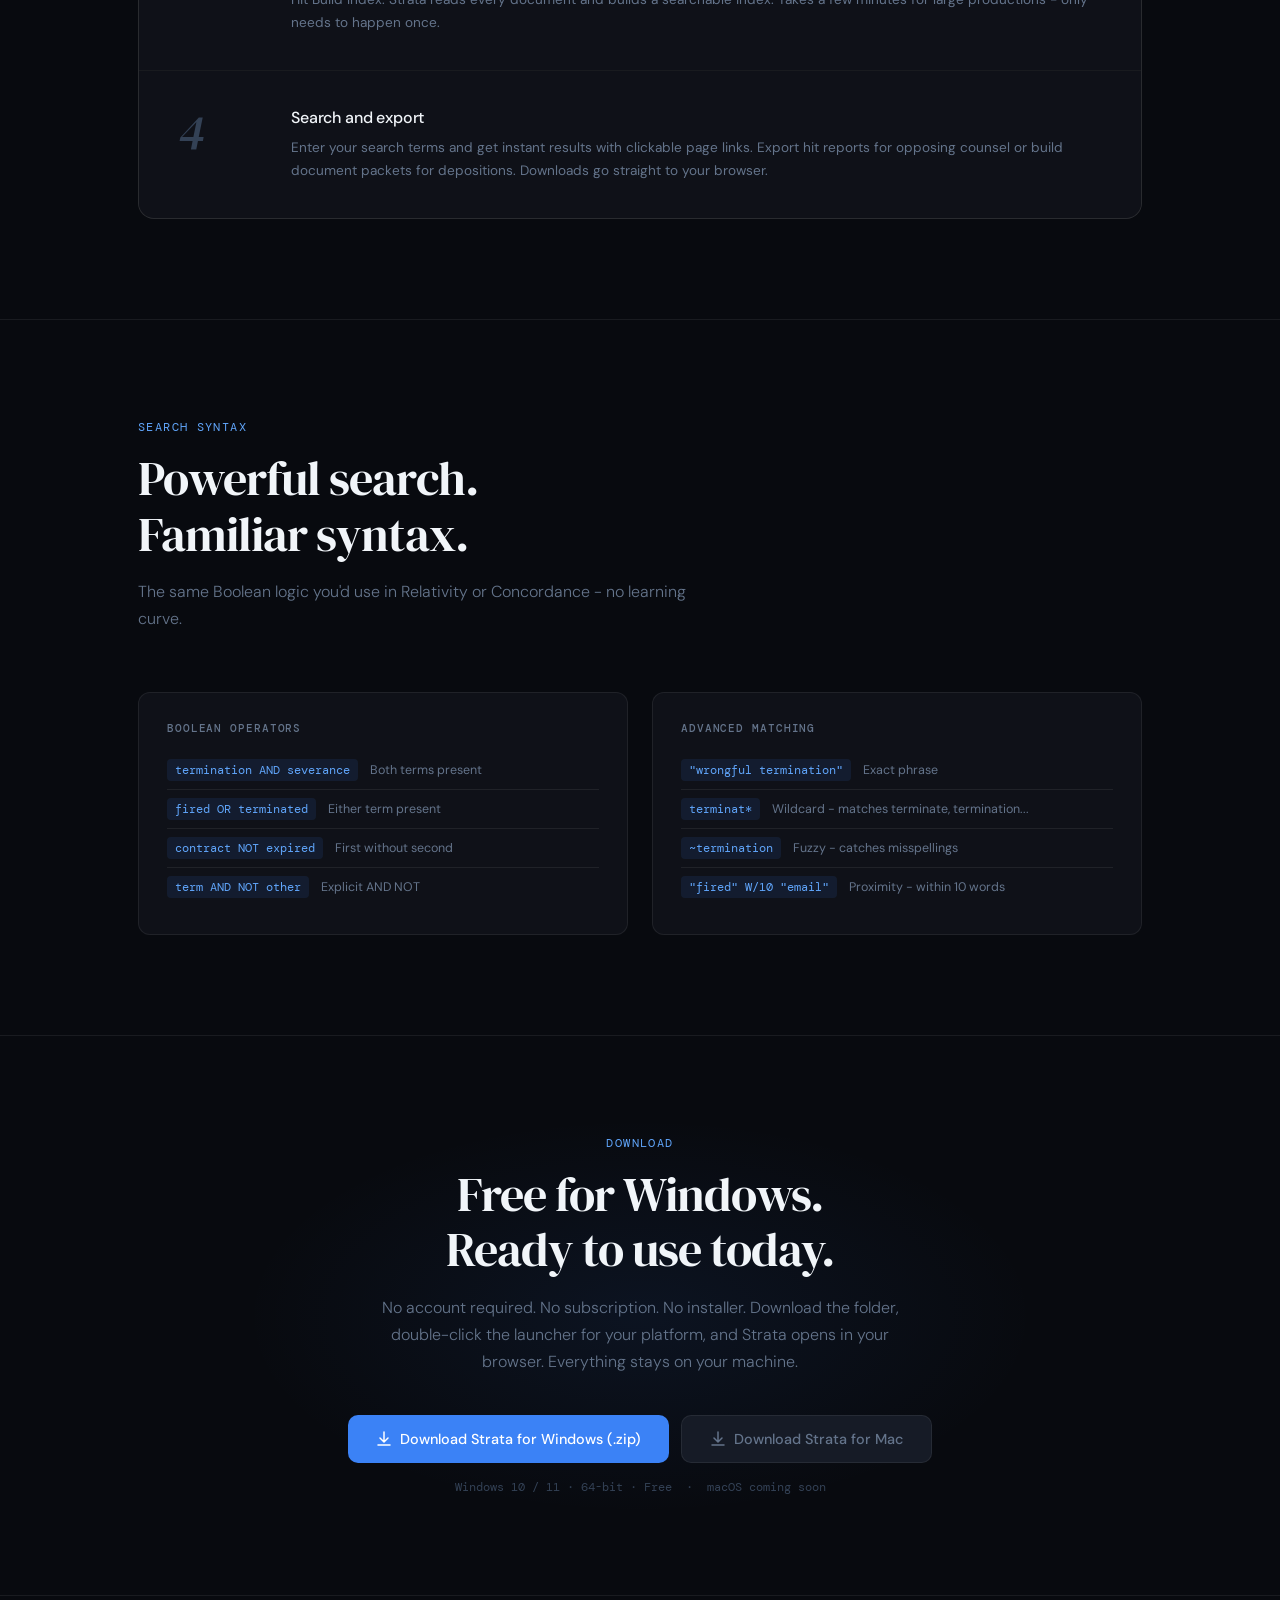
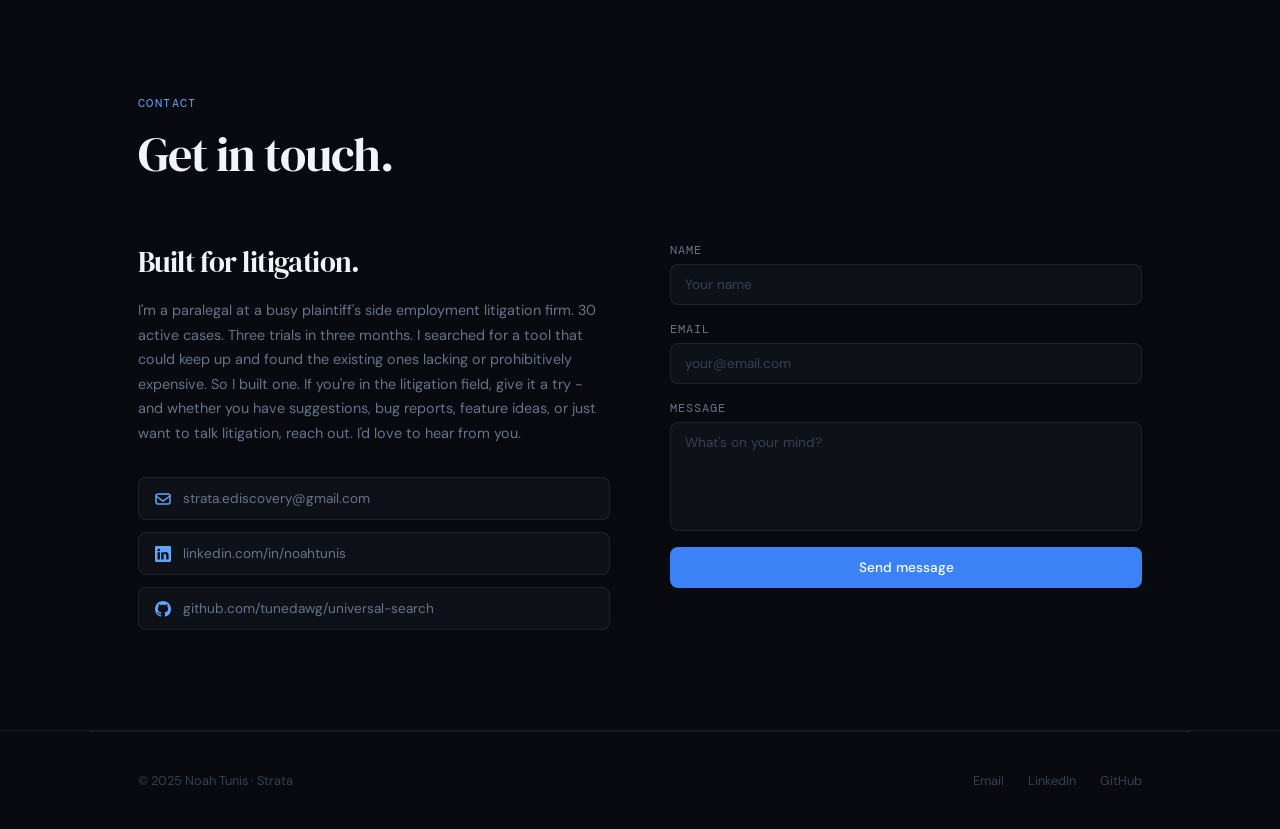
==== commit 75333cc6: "Update launch site and social preview" ====
--- a/docs/index.html
+++ b/docs/index.html
@@ -1,9 +1,22 @@
-<!DOCTYPE html>
+﻿<!DOCTYPE html>
 <html lang="en">
 <head>
 <meta charset="UTF-8">
 <meta name="viewport" content="width=device-width, initial-scale=1.0">
-<title>Strata — Legal Document Search</title>
+<title>Strata</title>
+<link rel="icon" type="image/svg+xml" href="data:image/svg+xml,%3Csvg xmlns='http://www.w3.org/2000/svg' viewBox='0 0 28 28'%3E%3Crect x='3' y='5' width='22' height='5' rx='2.5' fill='%233b82f6'/%3E%3Crect x='3' y='12' width='22' height='5' rx='2.5' fill='%233b82f6' opacity='0.6'/%3E%3Crect x='3' y='19' width='22' height='5' rx='2.5' fill='%233b82f6' opacity='0.3'/%3E%3C/svg%3E">
+<meta name="description" content="Strata is a local-first litigation document search tool for Boolean search, OCR indexing, redaction detection, and ESI hit reports.">
+<meta property="og:type" content="website">
+<meta property="og:title" content="Strata">
+<meta property="og:description" content="Local-first litigation document search with Boolean search, OCR indexing, redaction detection, and ESI hit reports.">
+<meta property="og:image" content="/strata-social-preview.png">
+<meta property="og:image:width" content="620">
+<meta property="og:image:height" content="300">
+<meta property="og:image:alt" content="Strata logo and wordmark on a dark background.">
+<meta name="twitter:card" content="summary_large_image">
+<meta name="twitter:title" content="Strata">
+<meta name="twitter:description" content="Local-first litigation document search with Boolean search, OCR indexing, redaction detection, and ESI hit reports.">
+<meta name="twitter:image" content="/strata-social-preview.png">
 <link rel="preconnect" href="https://fonts.googleapis.com">
 <link href="https://fonts.googleapis.com/css2?family=DM+Serif+Display:ital@0;1&family=DM+Sans:opsz,wght@9..40,300;9..40,400;9..40,500&family=DM+Mono:wght@400;500&display=swap" rel="stylesheet">
 <style>
@@ -697,6 +710,21 @@
   .nav-links { display: none; }
   section { padding: 60px 24px; }
   .hero { padding: 100px 24px 60px; }
+  .hero-visual { margin-top: 56px; }
+  .screen-body { grid-template-columns: 1fr; min-height: 0; }
+  .screen-sidebar {
+    border-right: none;
+    border-bottom: 1px solid var(--border);
+    padding: 14px;
+  }
+  .screen-main { padding: 16px; }
+  .screen-result-row {
+    flex-direction: column;
+    align-items: flex-start;
+    gap: 8px;
+  }
+  .screen-file,
+  .screen-chunks { width: 100%; }
   .features-grid { grid-template-columns: 1fr; }
   .syntax-grid { grid-template-columns: 1fr; }
   .contact-grid { grid-template-columns: 1fr; gap: 40px; }
@@ -731,7 +759,7 @@
 <section class="hero">
   <div class="hero-badge">The all-in-one production review tool</div>
   <h1>Search any production.<br><em>In seconds.</em></h1>
-  <p>Strata is a desktop tool built for litigation — Boolean search, OCR indexing, redaction detection, and ESI hit reports across any production format. No subscriptions. No per-document or per-case fees. No cloud, so your files stay local, and your client data stays secure.</p>
+  <p>Strata is a desktop tool built for litigation - Boolean search, OCR indexing, redaction detection, and ESI hit reports across any production format. No subscriptions. No per-document or per-case fees. No cloud, so your files stay local, and your client data stays secure.</p>
   <div class="hero-actions">
     <a href="https://github.com/tunedawg/universal-search/releases/tag/Strata" class="btn-primary">
       <svg width="16" height="16" viewBox="0 0 16 16" fill="none"><path d="M8 1v9M4 7l4 4 4-4M2 14h12" stroke="currentColor" stroke-width="1.5" stroke-linecap="round" stroke-linejoin="round"/></svg>
@@ -741,7 +769,7 @@
       <svg width="16" height="16" viewBox="0 0 16 16" fill="none"><path d="M8 1v9M4 7l4 4 4-4M2 14h12" stroke="currentColor" stroke-width="1.5" stroke-linecap="round" stroke-linejoin="round"/></svg>
       Download for Mac
     </a>
-    <a href="#features" class="btn-secondary">See features →</a>
+    <a href="#features" class="btn-secondary">See features &rarr;</a>
   </div>
 
   <!-- App mock -->
@@ -760,14 +788,14 @@
             <div class="screen-ds-icon">📚</div>
             <div>
               <div class="screen-ds-name">Holmes v. Moriarty</div>
-              <div class="screen-ds-meta">553,214 docs · indexed</div>
+              <div class="screen-ds-meta">553,214 docs &middot; indexed</div>
             </div>
           </div>
           <div class="screen-ds-item">
             <div class="screen-ds-icon">📁</div>
             <div>
               <div class="screen-ds-name">Adler Production</div>
-              <div class="screen-ds-meta">1,204 docs · indexed</div>
+              <div class="screen-ds-meta">1,204 docs &middot; indexed</div>
             </div>
           </div>
         </div>
@@ -816,7 +844,7 @@
   <div class="reveal">
     <div class="section-label">Features</div>
     <h2 class="section-title">Everything you need.<br>Nothing you don't.</h2>
-    <p class="section-sub">Defendants bury documents deep in productions hoping you won't find them. Strata makes sure you do — without the enterprise price tag.</p>
+    <p class="section-sub">Defendants bury documents deep in productions hoping you won't find them. Strata makes sure you do - without the enterprise price tag.</p>
   </div>
 
   <div class="features-grid reveal">
@@ -827,7 +855,7 @@
         </svg>
       </div>
       <div class="feature-title">Boolean Search</div>
-      <p class="feature-desc">Full Boolean syntax — AND, OR, NOT, exact phrases, wildcards, fuzzy matching, and proximity operators like W/10. Same logic as enterprise review platforms.</p>
+      <p class="feature-desc">Full Boolean syntax - AND, OR, NOT, exact phrases, wildcards, fuzzy matching, and proximity operators like W/10. Same logic as enterprise review platforms.</p>
     </div>
     <div class="feature-card">
       <div class="feature-icon">
@@ -836,7 +864,7 @@
         </svg>
       </div>
       <div class="feature-title">ESI Hit Reports</div>
-      <p class="feature-desc">Generate formatted ESI hit reports as Excel or PDF, broken down by term, document, and page number — ready for motion practice, Golden Rule Letters, Motions to Compel, or production to opposing counsel.</p>
+      <p class="feature-desc">Generate formatted ESI hit reports as Excel or PDF, broken down by term, document, and page number - ready for motion practice, Golden Rule Letters, Motions to Compel, or production to opposing counsel.</p>
     </div>
     <div class="feature-card">
       <div class="feature-icon">
@@ -863,7 +891,7 @@
         </svg>
       </div>
       <div class="feature-title">Redaction Scanner</div>
-      <p class="feature-desc">Immediately see what the other side is holding back. Strata scans the entire production for redacted documents — mapping black bars and PDF redaction annotations by page — so you can quickly assess compliance or violation of the Court's orders.</p>
+      <p class="feature-desc">Immediately see what the other side is holding back. Strata scans the entire production for redacted documents - mapping black bars and PDF redaction annotations by page - so you can quickly assess compliance or violation of the Court's orders.</p>
     </div>
     <div class="feature-card">
       <div class="feature-icon">
@@ -872,7 +900,7 @@
         </svg>
       </div>
       <div class="feature-title">Fully Local</div>
-      <p class="feature-desc">Runs entirely on your computer — no cloud uploads, no SaaS subscriptions, no per-document charges. Opens in your browser but your data never leaves your machine.</p>
+      <p class="feature-desc">Runs entirely on your computer - no cloud uploads, no SaaS subscriptions, no per-document charges. Opens in your browser but your data never leaves your machine.</p>
     </div>
   </div>
 </section>
@@ -906,7 +934,7 @@
       <div class="step-num">3</div>
       <div class="step-content">
         <h3>Build the index</h3>
-        <p>Hit Build Index. Strata reads every document and builds a searchable index. Takes a few minutes for large productions — only needs to happen once.</p>
+        <p>Hit Build Index. Strata reads every document and builds a searchable index. Takes a few minutes for large productions - only needs to happen once.</p>
       </div>
     </div>
     <div class="step">
@@ -926,7 +954,7 @@
   <div class="reveal">
     <div class="section-label">Search syntax</div>
     <h2 class="section-title">Powerful search.<br>Familiar syntax.</h2>
-    <p class="section-sub">The same Boolean logic you'd use in Relativity or Concordance — no learning curve.</p>
+    <p class="section-sub">The same Boolean logic you'd use in Relativity or Concordance - no learning curve.</p>
   </div>
 
   <div class="syntax-grid reveal">
@@ -957,15 +985,15 @@
       </div>
       <div class="syntax-row">
         <span class="syntax-code">terminat*</span>
-        <span class="syntax-desc">Wildcard — matches terminate, termination…</span>
+        <span class="syntax-desc">Wildcard - matches terminate, termination...</span>
       </div>
       <div class="syntax-row">
         <span class="syntax-code">~termination</span>
-        <span class="syntax-desc">Fuzzy — catches misspellings</span>
+        <span class="syntax-desc">Fuzzy - catches misspellings</span>
       </div>
       <div class="syntax-row">
         <span class="syntax-code">"fired" W/10 "email"</span>
-        <span class="syntax-desc">Proximity — within 10 words</span>
+        <span class="syntax-desc">Proximity - within 10 words</span>
       </div>
     </div>
   </div>
@@ -989,7 +1017,7 @@
         Download Strata for Mac
       </a>
     </div>
-    <p class="cta-os-note">Windows 10 / 11 · 64-bit · Free &nbsp;·&nbsp; macOS coming soon</p>
+    <p class="cta-os-note">Windows 10 / 11 &middot; 64-bit &middot; Free &nbsp;&middot;&nbsp; macOS coming soon</p>
   </div>
 </div>
 
@@ -1005,11 +1033,11 @@
   <div class="contact-grid reveal">
     <div class="contact-info">
       <h3>Built for litigation.</h3>
-      <p>I'm a paralegal at a busy plaintiff's side employment litigation firm. 30 active cases. Three trials in three months. I searched for a tool that could keep up and found the existing ones lacking or prohibitively expensive. So I built one. If you're in the litigation field, give it a try — and whether you have suggestions, bug reports, feature ideas, or just want to talk litigation, reach out. I'd love to hear from you.</p>
+      <p>I'm a paralegal at a busy plaintiff's side employment litigation firm. 30 active cases. Three trials in three months. I searched for a tool that could keep up and found the existing ones lacking or prohibitively expensive. So I built one. If you're in the litigation field, give it a try - and whether you have suggestions, bug reports, feature ideas, or just want to talk litigation, reach out. I'd love to hear from you.</p>
       <div class="contact-links">
-        <a href="mailto:noahetunis@gmail.com" class="contact-link">
+        <a href="mailto:strata.ediscovery@gmail.com" class="contact-link">
           <svg viewBox="0 0 16 16" fill="none" stroke="currentColor" stroke-width="1.5" stroke-linecap="round"><rect x="1" y="3" width="14" height="10" rx="2"/><path d="M1 5l7 5 7-5"/></svg>
-          noahetunis@gmail.com
+          strata.ediscovery@gmail.com
         </a>
         <a href="https://www.linkedin.com/in/noahtunis/" target="_blank" class="contact-link">
           <svg viewBox="0 0 16 16" fill="currentColor"><path d="M0 1.146C0 .513.526 0 1.175 0h13.65C15.474 0 16 .513 16 1.146v13.708c0 .633-.526 1.146-1.175 1.146H1.175C.526 16 0 15.487 0 14.854zm4.943 12.248V6.169H2.542v7.225zm-1.2-8.212c.837 0 1.358-.554 1.358-1.248-.015-.709-.52-1.248-1.342-1.248S2.4 3.226 2.4 3.934c0 .694.521 1.248 1.327 1.248zm4.908 8.212V9.359c0-.216.016-.432.08-.586.173-.431.568-.878 1.232-.878.869 0 1.216.662 1.216 1.634v3.865h2.401V9.25c0-2.22-1.184-3.252-2.764-3.252-1.274 0-1.845.7-2.165 1.193v.025h-.016l.016-.025V6.169h-2.4c.03.678 0 7.225 0 7.225z"/></svg>
@@ -1037,7 +1065,7 @@
       </div>
       <button type="submit" class="form-submit" id="form-submit">Send message</button>
       <div class="form-success" id="form-success">
-        ✓ Message sent — I'll get back to you soon.
+        ✓ Message sent - I'll get back to you soon.
       </div>
     </form>
   </div>
@@ -1046,9 +1074,9 @@
 <!-- Footer -->
 <div class="full-divider"></div>
 <footer>
-  <div>© 2025 Noah Tunis · Strata</div>
+  <div>&copy; 2025 Noah Tunis &middot; Strata</div>
   <div style="display:flex;gap:24px">
-    <a href="mailto:noahetunis@gmail.com">Email</a>
+    <a href="mailto:strata.ediscovery@gmail.com">Email</a>
     <a href="https://www.linkedin.com/in/noahtunis/" target="_blank">LinkedIn</a>
     <a href="https://github.com/tunedawg/universal-search" target="_blank">GitHub</a>
   </div>
@@ -1067,12 +1095,12 @@
 
 document.querySelectorAll('.reveal').forEach(el => observer.observe(el));
 
-// Contact form — uses Formspree
+// Contact form - uses Formspree
 document.getElementById('contact-form').addEventListener('submit', async function(e) {
   e.preventDefault();
   const btn = document.getElementById('form-submit');
   btn.disabled = true;
-  btn.textContent = 'Sending…';
+  btn.textContent = 'Sending...';
 
   const data = new FormData(this);
   try {
@@ -1087,12 +1115,12 @@
     } else {
       btn.disabled = false;
       btn.textContent = 'Send message';
-      alert('Something went wrong — please email me directly at noahetunis@gmail.com');
+      alert('Something went wrong - please email me directly at strata.ediscovery@gmail.com');
     }
   } catch {
     btn.disabled = false;
     btn.textContent = 'Send message';
-    alert('Something went wrong — please email me directly at noahetunis@gmail.com');
+    alert('Something went wrong - please email me directly at strata.ediscovery@gmail.com');
   }
 });
 </script>
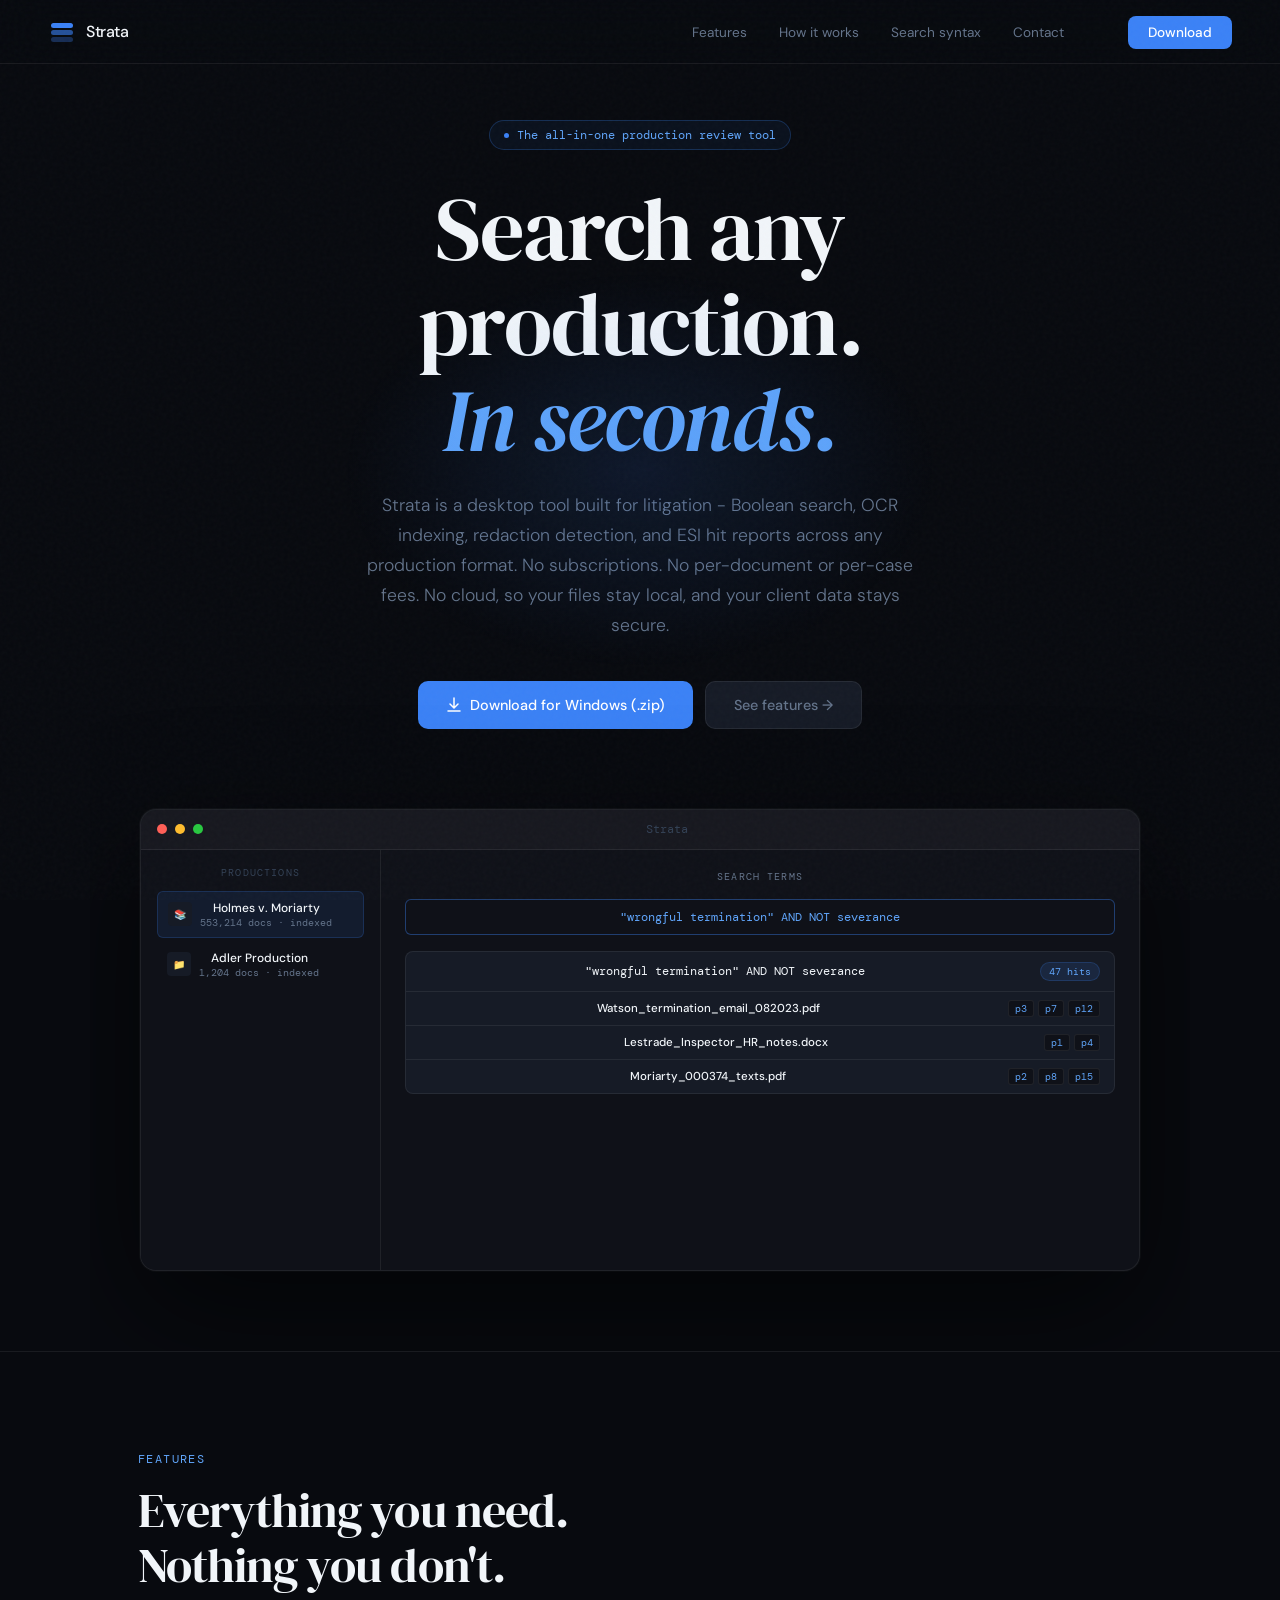
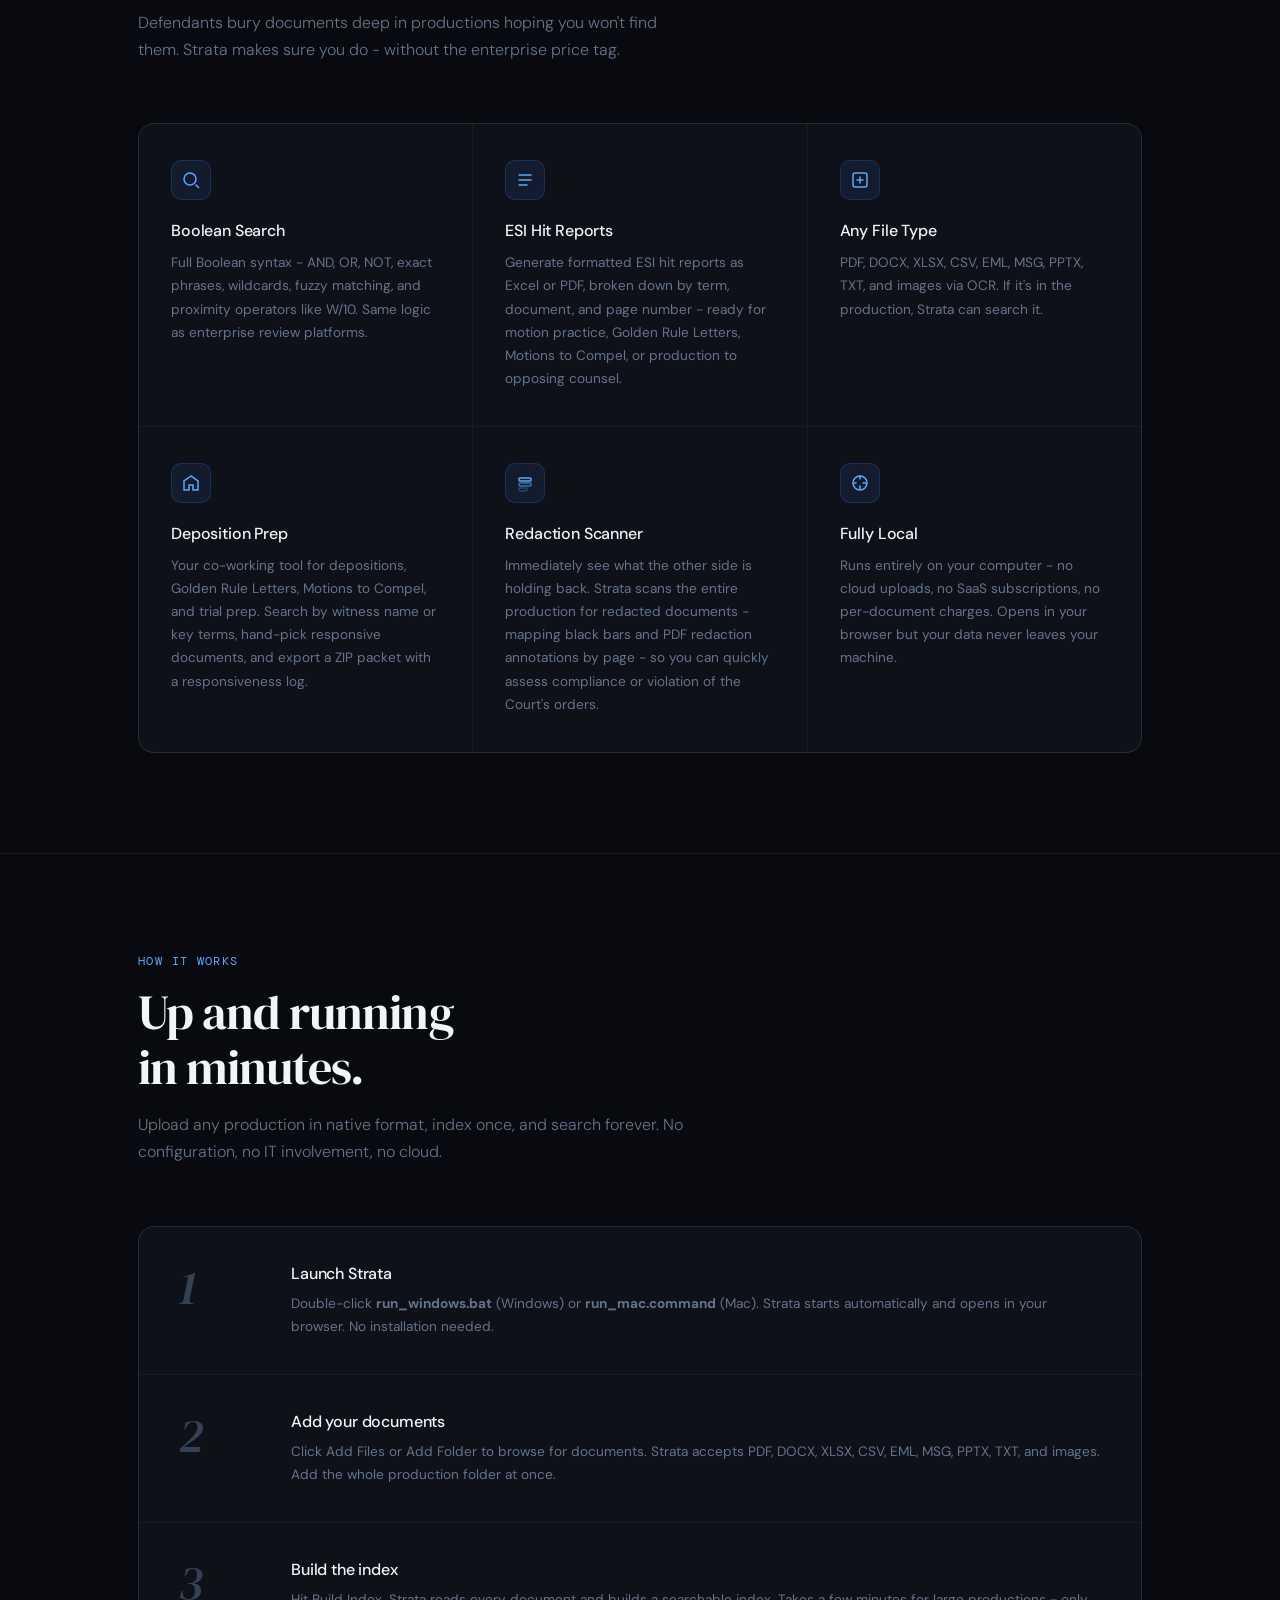
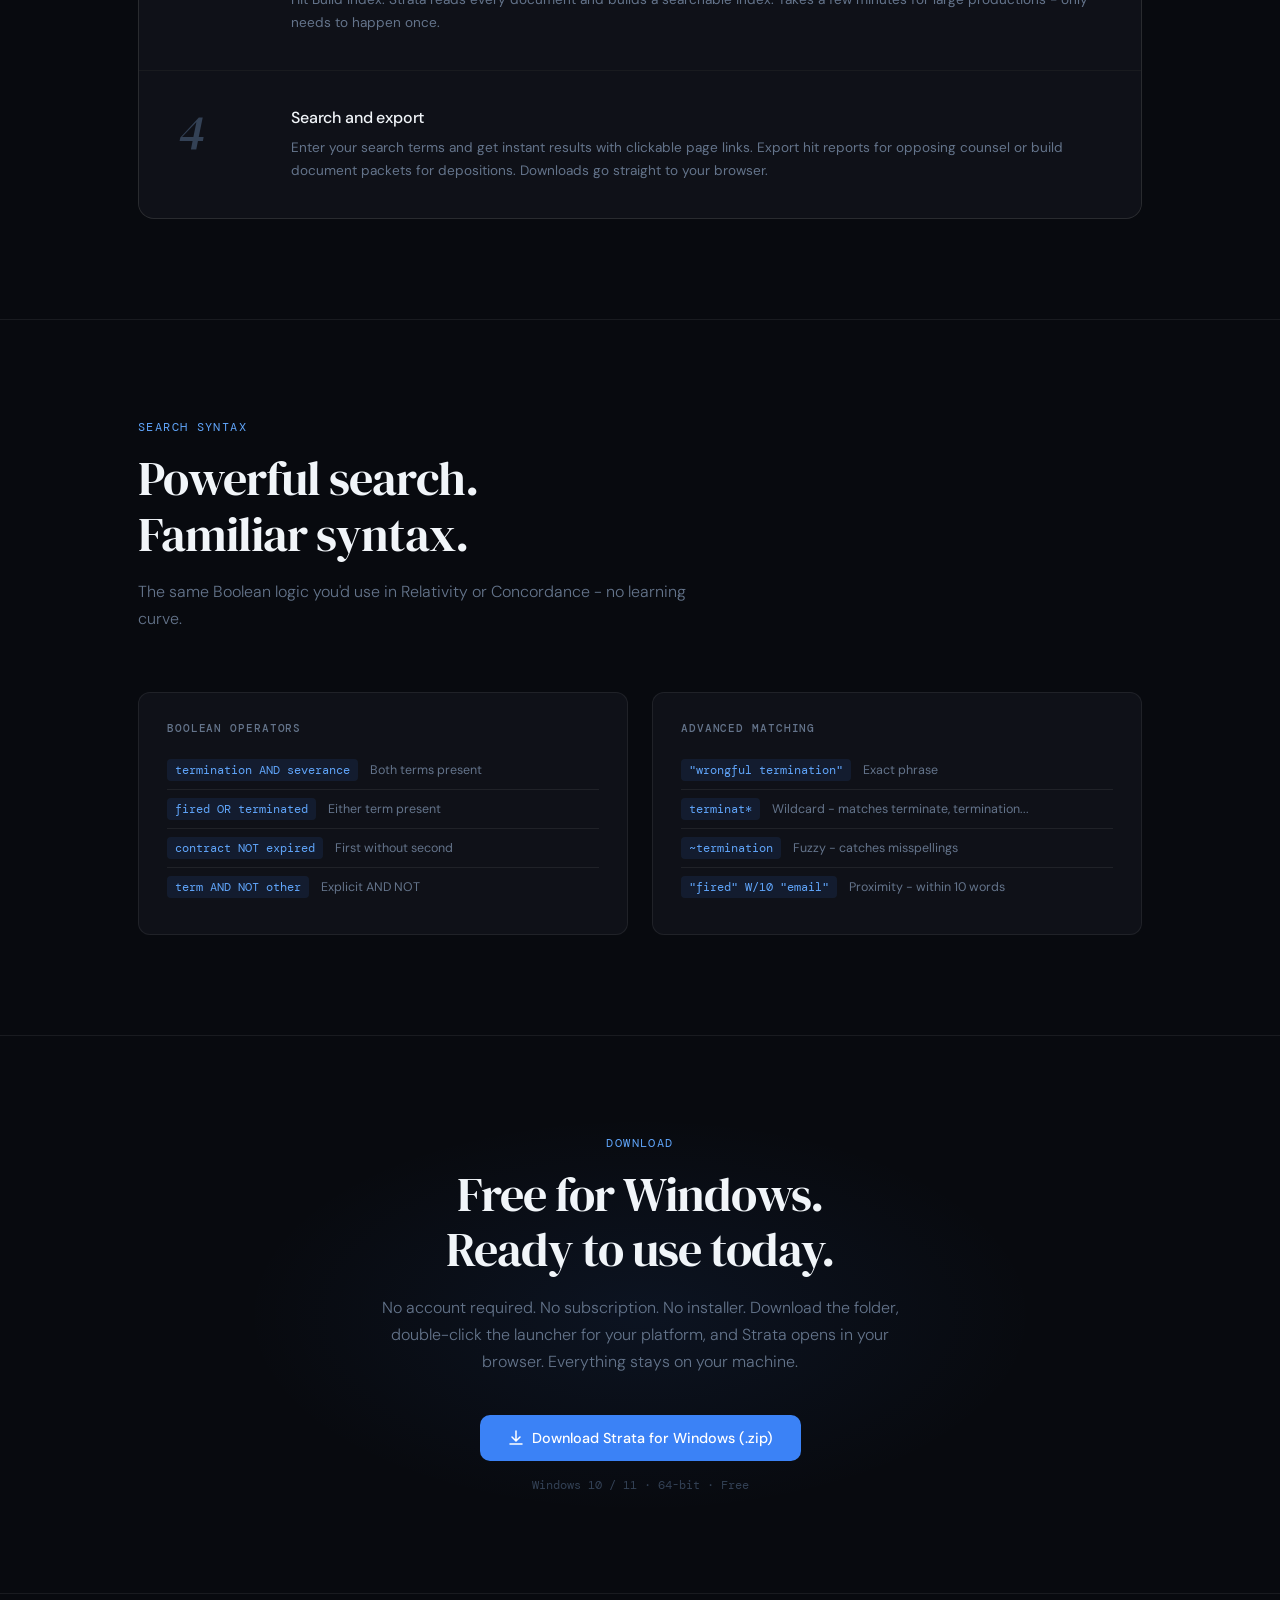
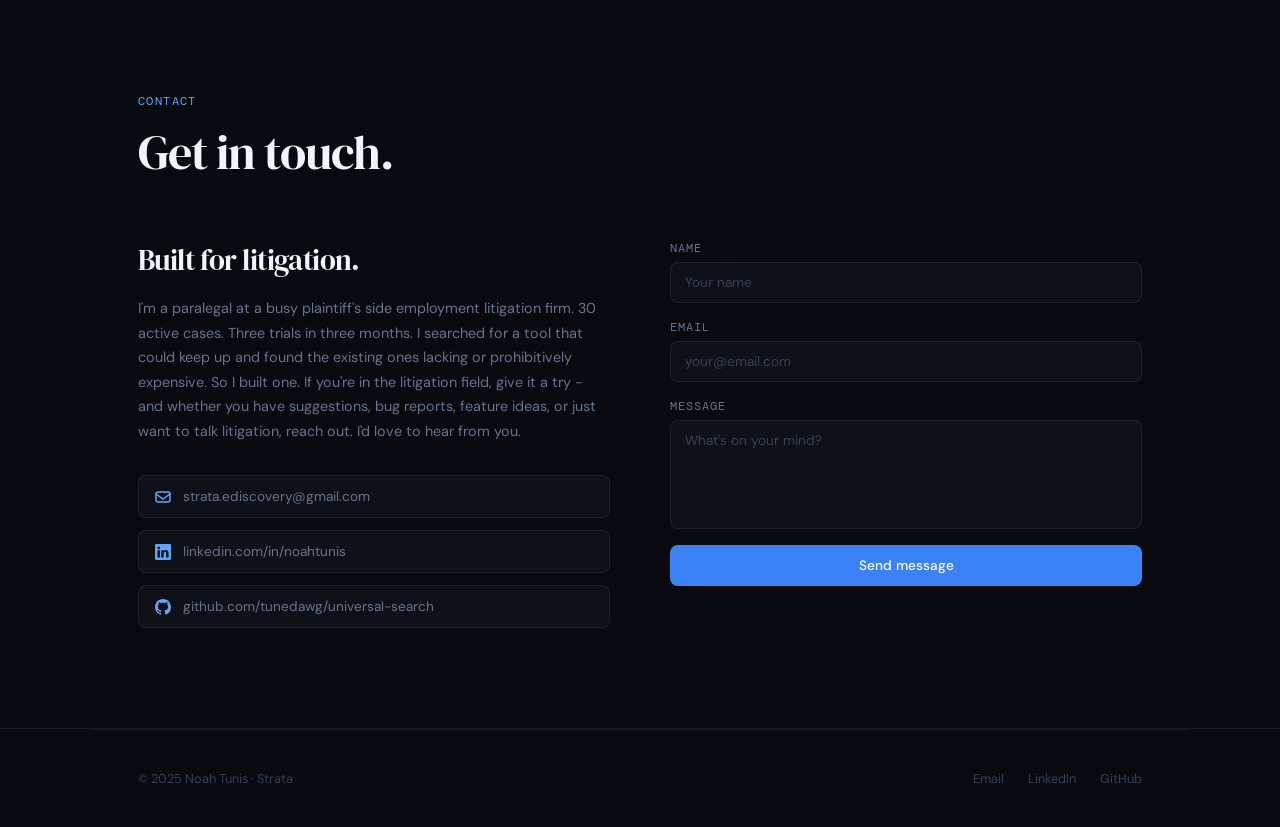
==== commit 7d8d8efb: "Update launch site" ====
--- a/docs/index.html
+++ b/docs/index.html
@@ -764,10 +764,6 @@
     <a href="https://github.com/tunedawg/universal-search/releases/tag/Strata" class="btn-primary">
       <svg width="16" height="16" viewBox="0 0 16 16" fill="none"><path d="M8 1v9M4 7l4 4 4-4M2 14h12" stroke="currentColor" stroke-width="1.5" stroke-linecap="round" stroke-linejoin="round"/></svg>
       Download for Windows (.zip)
-    </a>
-    <a href="#" class="btn-primary" style="background:var(--surface2);border:1px solid var(--border);color:var(--text2);" title="Mac version coming soon">
-      <svg width="16" height="16" viewBox="0 0 16 16" fill="none"><path d="M8 1v9M4 7l4 4 4-4M2 14h12" stroke="currentColor" stroke-width="1.5" stroke-linecap="round" stroke-linejoin="round"/></svg>
-      Download for Mac
     </a>
     <a href="#features" class="btn-secondary">See features &rarr;</a>
   </div>
@@ -1012,12 +1008,8 @@
         <svg width="16" height="16" viewBox="0 0 16 16" fill="none"><path d="M8 1v9M4 7l4 4 4-4M2 14h12" stroke="currentColor" stroke-width="1.5" stroke-linecap="round" stroke-linejoin="round"/></svg>
         Download Strata for Windows (.zip)
       </a>
-      <a href="#" class="btn-secondary" title="Mac version coming soon">
-        <svg width="16" height="16" viewBox="0 0 16 16" fill="none"><path d="M8 1v9M4 7l4 4 4-4M2 14h12" stroke="currentColor" stroke-width="1.5" stroke-linecap="round" stroke-linejoin="round"/></svg>
-        Download Strata for Mac
-      </a>
-    </div>
-    <p class="cta-os-note">Windows 10 / 11 &middot; 64-bit &middot; Free &nbsp;&middot;&nbsp; macOS coming soon</p>
+    </div>
+    <p class="cta-os-note">Windows 10 / 11 &middot; 64-bit &middot; Free</p>
   </div>
 </div>
 
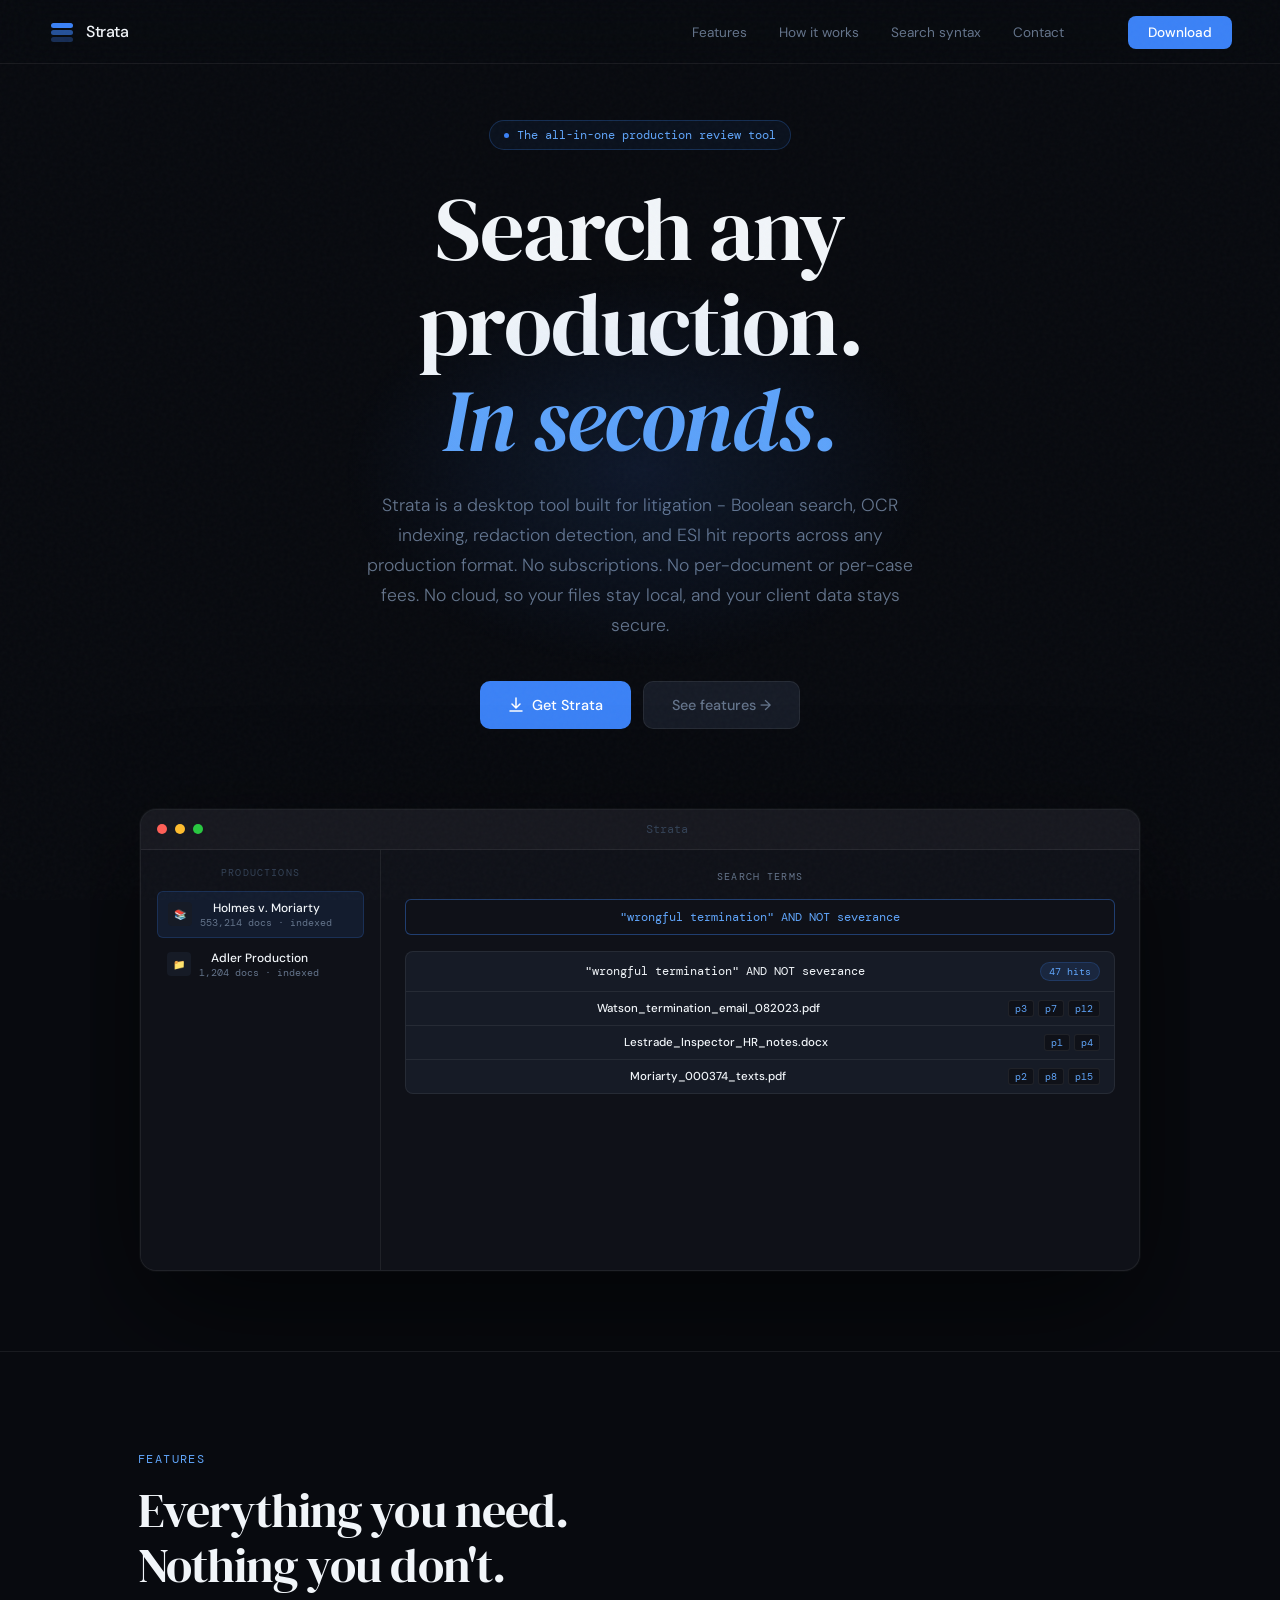
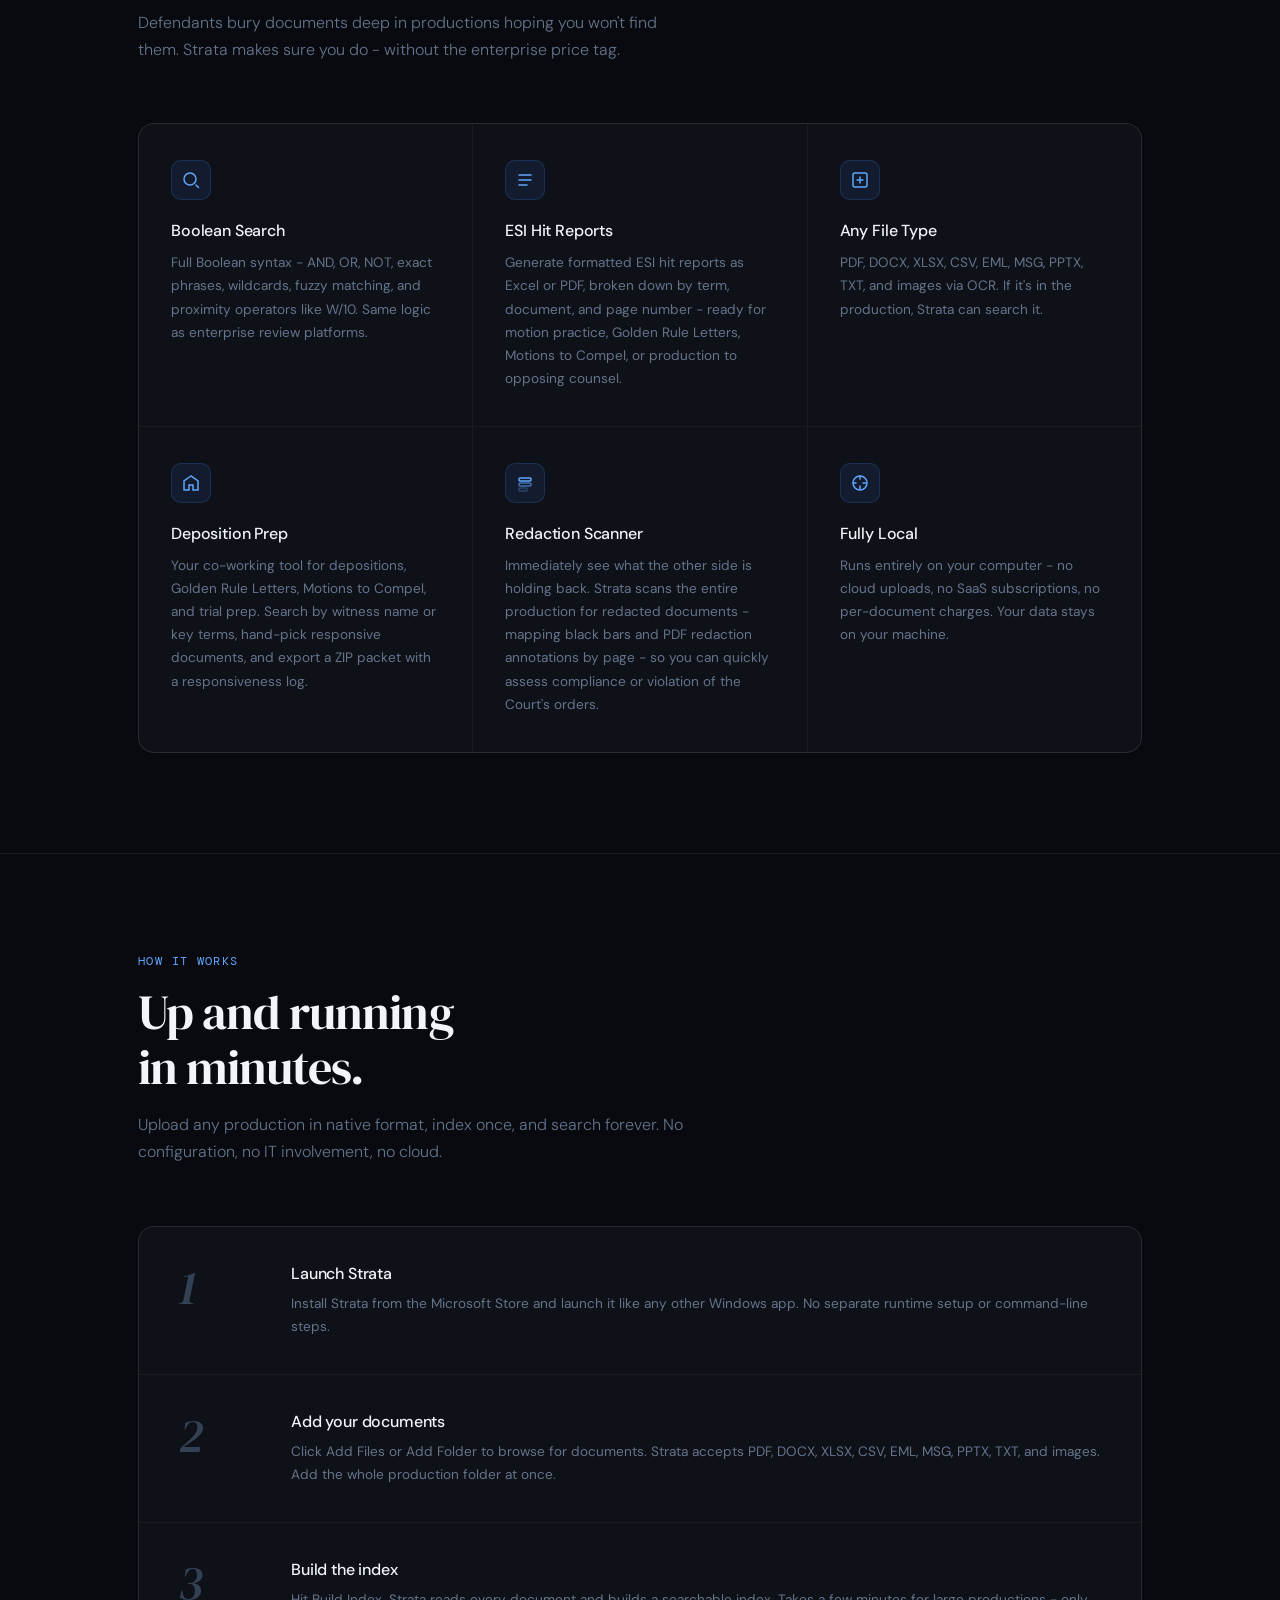
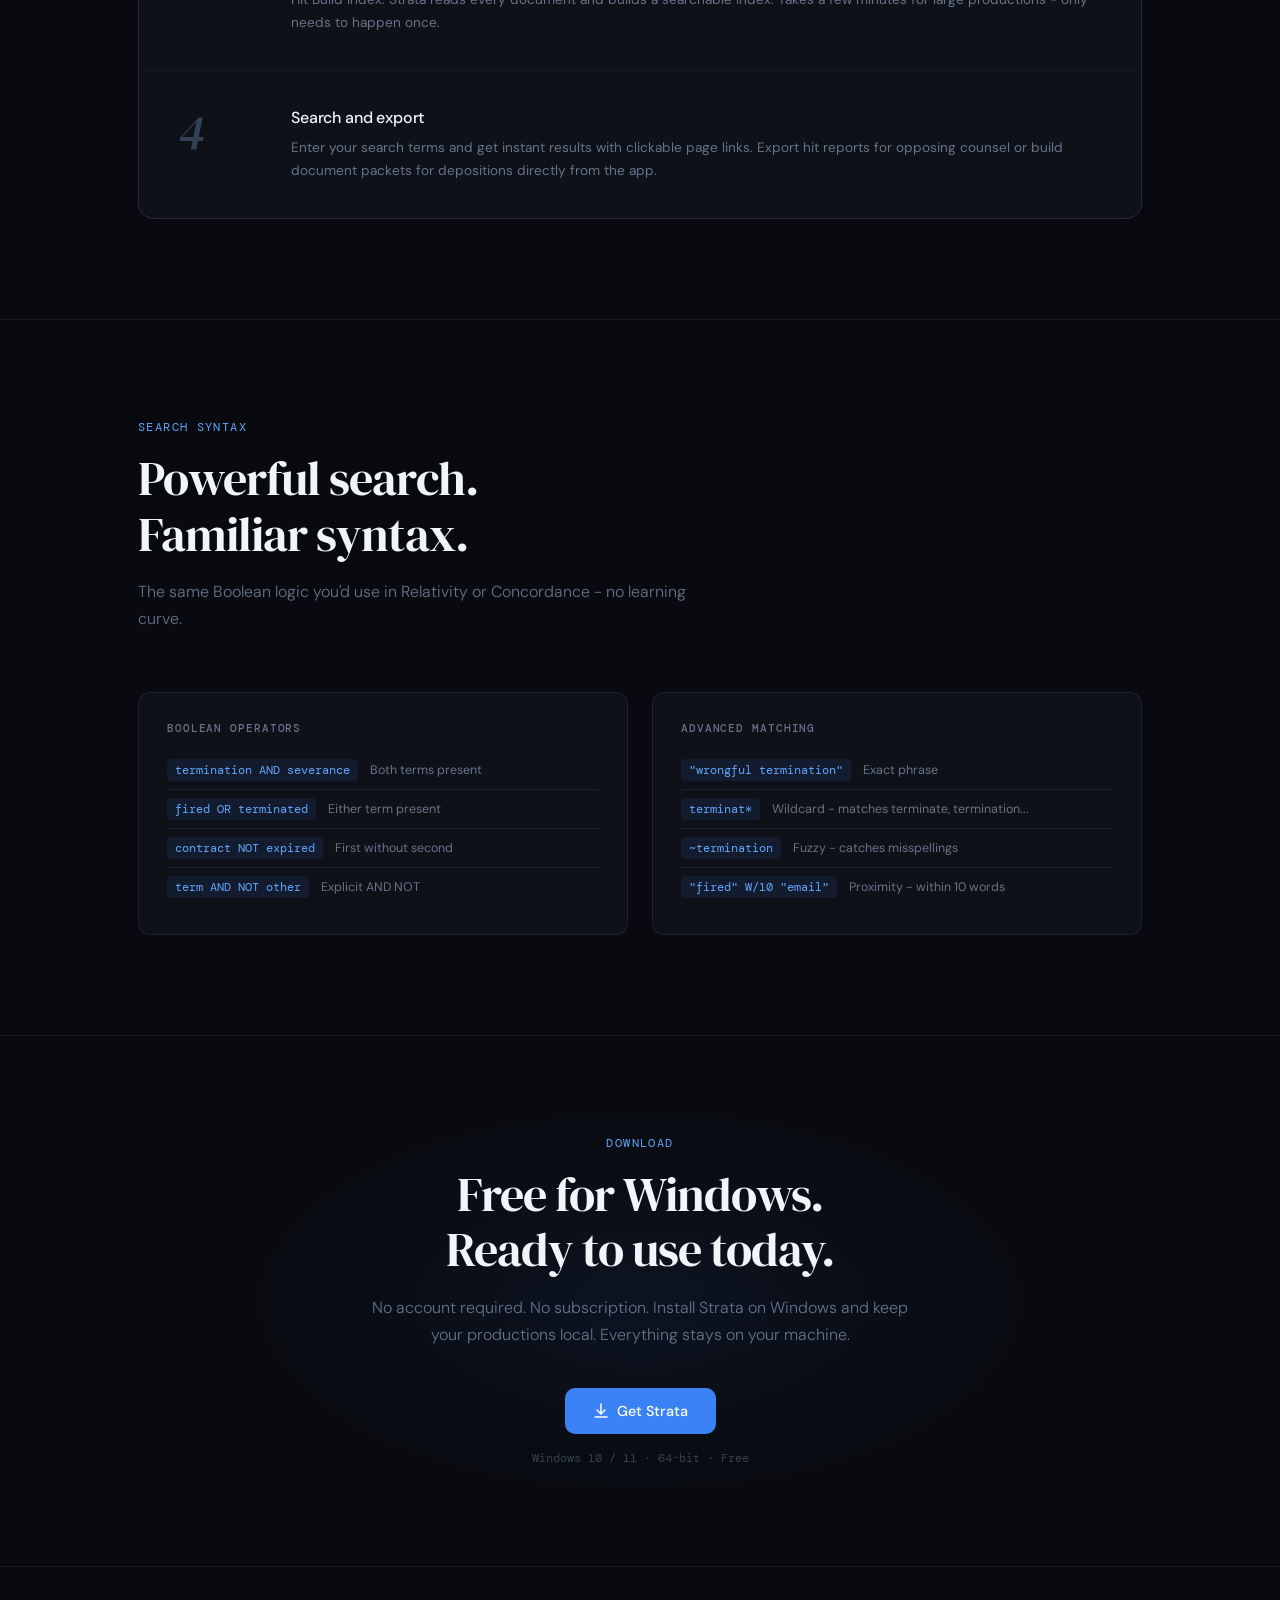
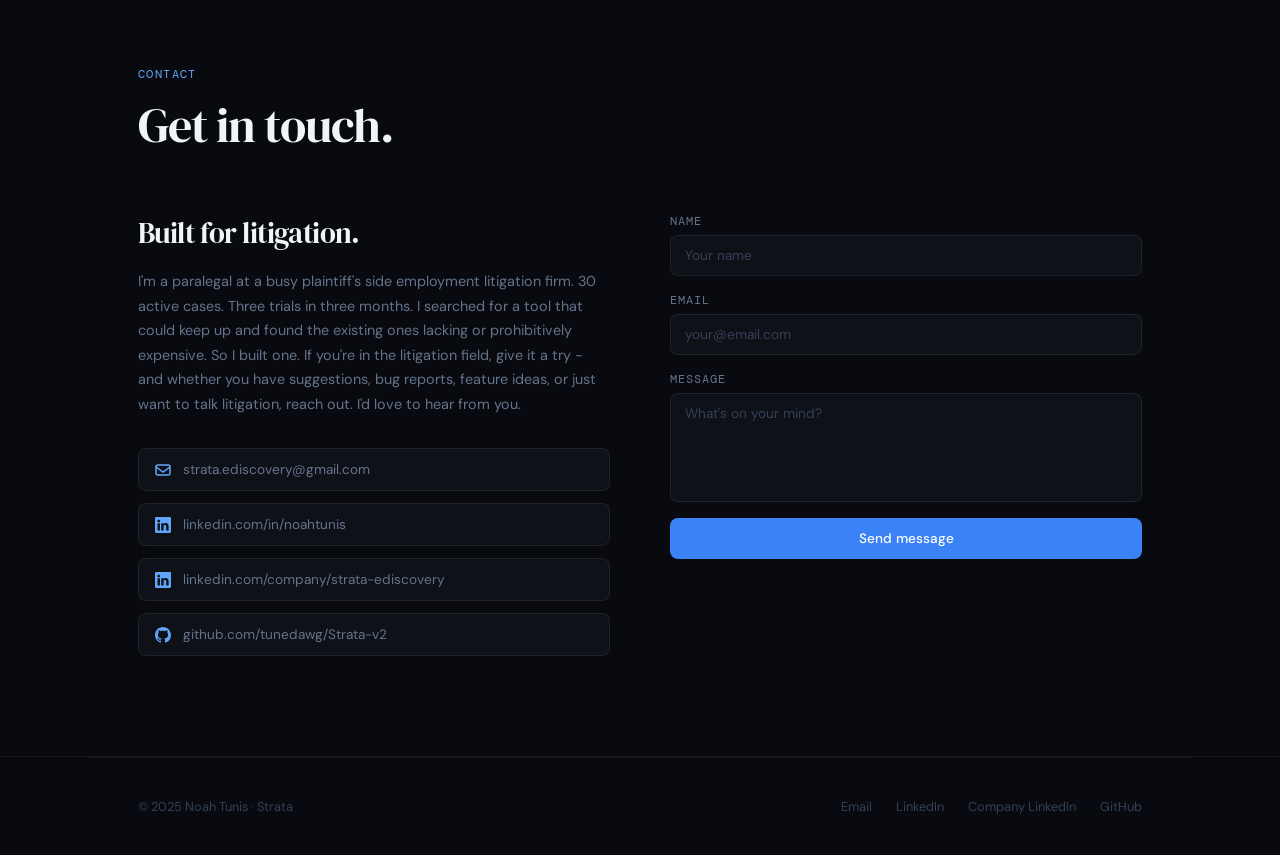
==== commit 4d16e60a: "Fix social sharing metadata for site" ====
--- a/docs/index.html
+++ b/docs/index.html
@@ -5,18 +5,23 @@
 <meta name="viewport" content="width=device-width, initial-scale=1.0">
 <title>Strata</title>
 <link rel="icon" type="image/svg+xml" href="data:image/svg+xml,%3Csvg xmlns='http://www.w3.org/2000/svg' viewBox='0 0 28 28'%3E%3Crect x='3' y='5' width='22' height='5' rx='2.5' fill='%233b82f6'/%3E%3Crect x='3' y='12' width='22' height='5' rx='2.5' fill='%233b82f6' opacity='0.6'/%3E%3Crect x='3' y='19' width='22' height='5' rx='2.5' fill='%233b82f6' opacity='0.3'/%3E%3C/svg%3E">
+<link rel="canonical" href="https://strata-ediscovery.com/">
 <meta name="description" content="Strata is a local-first litigation document search tool for Boolean search, OCR indexing, redaction detection, and ESI hit reports.">
 <meta property="og:type" content="website">
+<meta property="og:site_name" content="Strata">
+<meta property="og:url" content="https://strata-ediscovery.com/">
 <meta property="og:title" content="Strata">
 <meta property="og:description" content="Local-first litigation document search with Boolean search, OCR indexing, redaction detection, and ESI hit reports.">
-<meta property="og:image" content="/strata-social-preview.png">
-<meta property="og:image:width" content="620">
-<meta property="og:image:height" content="300">
+<meta property="og:image" content="https://strata-ediscovery.com/strata-social-preview.png">
+<meta property="og:image:type" content="image/png">
+<meta property="og:image:width" content="804">
+<meta property="og:image:height" content="564">
 <meta property="og:image:alt" content="Strata logo and wordmark on a dark background.">
 <meta name="twitter:card" content="summary_large_image">
 <meta name="twitter:title" content="Strata">
 <meta name="twitter:description" content="Local-first litigation document search with Boolean search, OCR indexing, redaction detection, and ESI hit reports.">
-<meta name="twitter:image" content="/strata-social-preview.png">
+<meta name="twitter:image" content="https://strata-ediscovery.com/strata-social-preview.png">
+<meta name="twitter:image:alt" content="Strata logo and wordmark on a dark background.">
 <link rel="preconnect" href="https://fonts.googleapis.com">
 <link href="https://fonts.googleapis.com/css2?family=DM+Serif+Display:ital@0;1&family=DM+Sans:opsz,wght@9..40,300;9..40,400;9..40,500&family=DM+Mono:wght@400;500&display=swap" rel="stylesheet">
 <style>
@@ -763,7 +768,7 @@
   <div class="hero-actions">
     <a href="https://github.com/tunedawg/universal-search/releases/tag/Strata" class="btn-primary">
       <svg width="16" height="16" viewBox="0 0 16 16" fill="none"><path d="M8 1v9M4 7l4 4 4-4M2 14h12" stroke="currentColor" stroke-width="1.5" stroke-linecap="round" stroke-linejoin="round"/></svg>
-      Download for Windows (.zip)
+      Get Strata
     </a>
     <a href="#features" class="btn-secondary">See features &rarr;</a>
   </div>
@@ -896,7 +901,7 @@
         </svg>
       </div>
       <div class="feature-title">Fully Local</div>
-      <p class="feature-desc">Runs entirely on your computer - no cloud uploads, no SaaS subscriptions, no per-document charges. Opens in your browser but your data never leaves your machine.</p>
+      <p class="feature-desc">Runs entirely on your computer - no cloud uploads, no SaaS subscriptions, no per-document charges. Your data stays on your machine.</p>
     </div>
   </div>
 </section>
@@ -916,7 +921,7 @@
       <div class="step-num">1</div>
       <div class="step-content">
         <h3>Launch Strata</h3>
-        <p>Double-click <strong>run_windows.bat</strong> (Windows) or <strong>run_mac.command</strong> (Mac). Strata starts automatically and opens in your browser. No installation needed.</p>
+        <p>Install Strata from the Microsoft Store and launch it like any other Windows app. No separate runtime setup or command-line steps.</p>
       </div>
     </div>
     <div class="step">
@@ -937,7 +942,7 @@
       <div class="step-num">4</div>
       <div class="step-content">
         <h3>Search and export</h3>
-        <p>Enter your search terms and get instant results with clickable page links. Export hit reports for opposing counsel or build document packets for depositions. Downloads go straight to your browser.</p>
+        <p>Enter your search terms and get instant results with clickable page links. Export hit reports for opposing counsel or build document packets for depositions directly from the app.</p>
       </div>
     </div>
   </div>
@@ -1002,11 +1007,11 @@
   <div class="reveal">
     <div class="section-label">Download</div>
     <h2 class="section-title">Free for Windows.<br>Ready to use today.</h2>
-    <p class="section-sub">No account required. No subscription. No installer. Download the folder, double-click the launcher for your platform, and Strata opens in your browser. Everything stays on your machine.</p>
+    <p class="section-sub">No account required. No subscription. Install Strata on Windows and keep your productions local. Everything stays on your machine.</p>
     <div class="hero-actions">
       <a href="https://github.com/tunedawg/universal-search/releases/tag/Strata" class="btn-primary">
         <svg width="16" height="16" viewBox="0 0 16 16" fill="none"><path d="M8 1v9M4 7l4 4 4-4M2 14h12" stroke="currentColor" stroke-width="1.5" stroke-linecap="round" stroke-linejoin="round"/></svg>
-        Download Strata for Windows (.zip)
+        Get Strata
       </a>
     </div>
     <p class="cta-os-note">Windows 10 / 11 &middot; 64-bit &middot; Free</p>
@@ -1035,9 +1040,13 @@
           <svg viewBox="0 0 16 16" fill="currentColor"><path d="M0 1.146C0 .513.526 0 1.175 0h13.65C15.474 0 16 .513 16 1.146v13.708c0 .633-.526 1.146-1.175 1.146H1.175C.526 16 0 15.487 0 14.854zm4.943 12.248V6.169H2.542v7.225zm-1.2-8.212c.837 0 1.358-.554 1.358-1.248-.015-.709-.52-1.248-1.342-1.248S2.4 3.226 2.4 3.934c0 .694.521 1.248 1.327 1.248zm4.908 8.212V9.359c0-.216.016-.432.08-.586.173-.431.568-.878 1.232-.878.869 0 1.216.662 1.216 1.634v3.865h2.401V9.25c0-2.22-1.184-3.252-2.764-3.252-1.274 0-1.845.7-2.165 1.193v.025h-.016l.016-.025V6.169h-2.4c.03.678 0 7.225 0 7.225z"/></svg>
           linkedin.com/in/noahtunis
         </a>
-        <a href="https://github.com/tunedawg/universal-search" target="_blank" class="contact-link">
+        <a href="https://www.linkedin.com/company/strata-ediscovery/" target="_blank" class="contact-link">
+          <svg viewBox="0 0 16 16" fill="currentColor"><path d="M0 1.146C0 .513.526 0 1.175 0h13.65C15.474 0 16 .513 16 1.146v13.708c0 .633-.526 1.146-1.175 1.146H1.175C.526 16 0 15.487 0 14.854zm4.943 12.248V6.169H2.542v7.225zm-1.2-8.212c.837 0 1.358-.554 1.358-1.248-.015-.709-.52-1.248-1.342-1.248S2.4 3.226 2.4 3.934c0 .694.521 1.248 1.327 1.248zm4.908 8.212V9.359c0-.216.016-.432.08-.586.173-.431.568-.878 1.232-.878.869 0 1.216.662 1.216 1.634v3.865h2.401V9.25c0-2.22-1.184-3.252-2.764-3.252-1.274 0-1.845.7-2.165 1.193v.025h-.016l.016-.025V6.169h-2.4c.03.678 0 7.225 0 7.225z"/></svg>
+          linkedin.com/company/strata-ediscovery
+        </a>
+        <a href="https://github.com/tunedawg/Strata-v2" target="_blank" class="contact-link">
           <svg viewBox="0 0 16 16" fill="currentColor"><path d="M8 0C3.58 0 0 3.58 0 8c0 3.54 2.29 6.53 5.47 7.59.4.07.55-.17.55-.38 0-.19-.01-.82-.01-1.49-2.01.37-2.53-.49-2.69-.94-.09-.23-.48-.94-.82-1.13-.28-.15-.68-.52-.01-.53.63-.01 1.08.58 1.23.82.72 1.21 1.87.87 2.33.66.07-.52.28-.87.51-1.07-1.78-.2-3.64-.89-3.64-3.95 0-.87.31-1.59.82-2.15-.08-.2-.36-1.02.08-2.12 0 0 .67-.21 2.2.82.64-.18 1.32-.27 2-.27.68 0 1.36.09 2 .27 1.53-1.04 2.2-.82 2.2-.82.44 1.1.16 1.92.08 2.12.51.56.82 1.27.82 2.15 0 3.07-1.87 3.75-3.65 3.95.29.25.54.73.54 1.48 0 1.07-.01 1.93-.01 2.2 0 .21.15.46.55.38A8.013 8.013 0 0 0 16 8c0-4.42-3.58-8-8-8z"/></svg>
-          github.com/tunedawg/universal-search
+          github.com/tunedawg/Strata-v2
         </a>
       </div>
     </div>
@@ -1070,7 +1079,8 @@
   <div style="display:flex;gap:24px">
     <a href="mailto:strata.ediscovery@gmail.com">Email</a>
     <a href="https://www.linkedin.com/in/noahtunis/" target="_blank">LinkedIn</a>
-    <a href="https://github.com/tunedawg/universal-search" target="_blank">GitHub</a>
+    <a href="https://www.linkedin.com/company/strata-ediscovery/" target="_blank">Company LinkedIn</a>
+    <a href="https://github.com/tunedawg/Strata-v2" target="_blank">GitHub</a>
   </div>
 </footer>
 
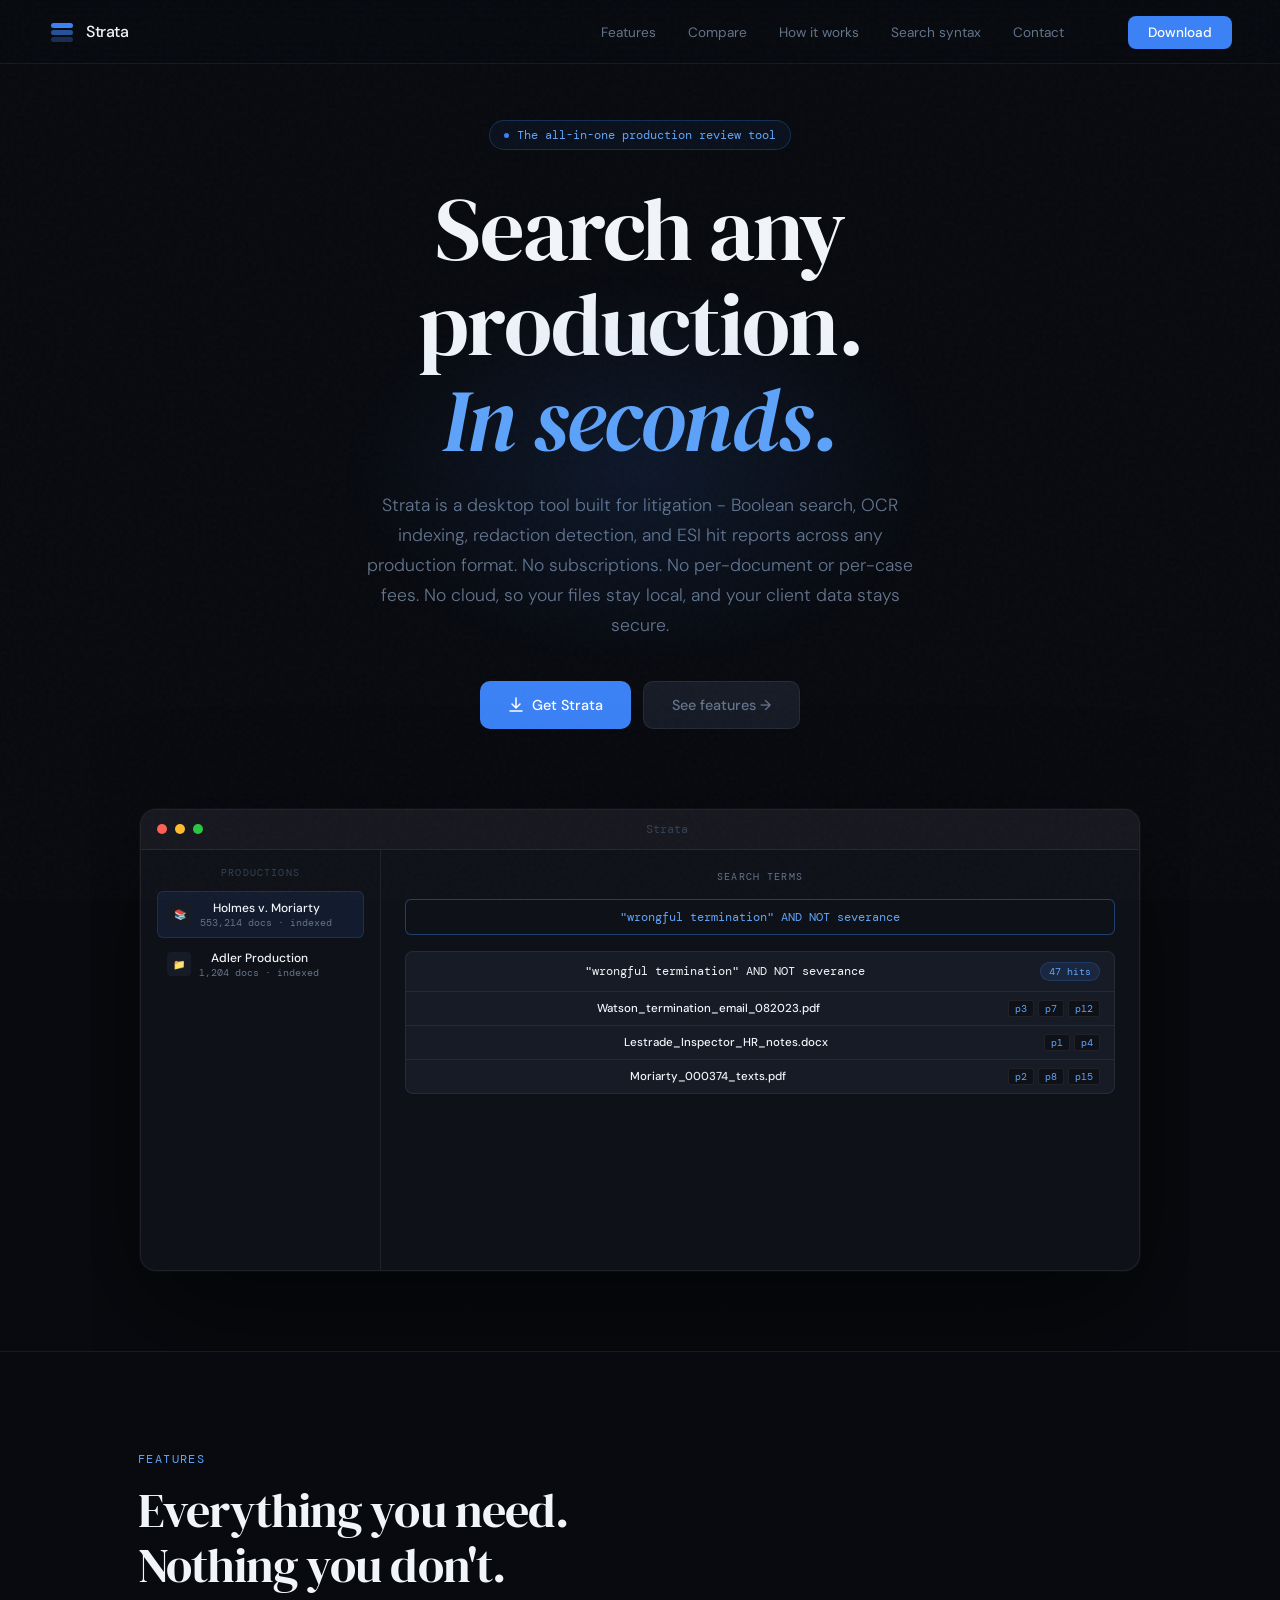
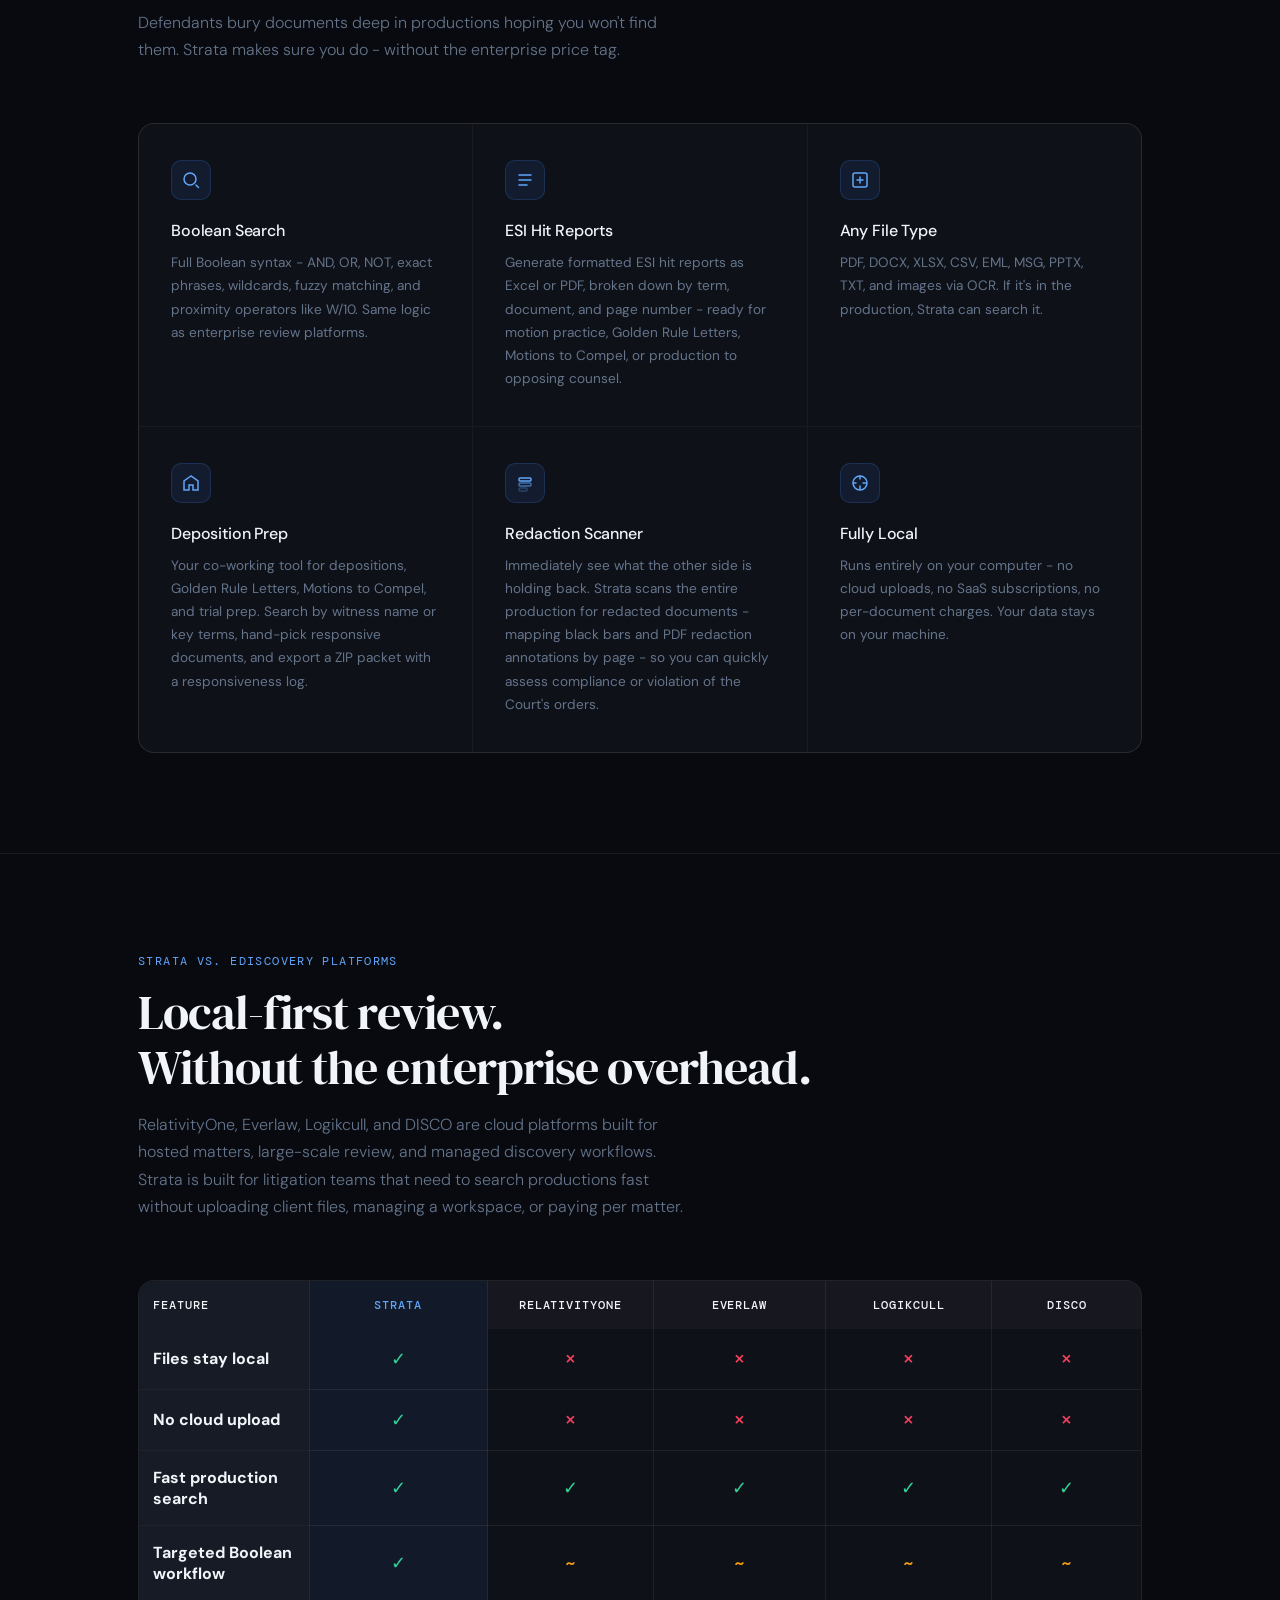
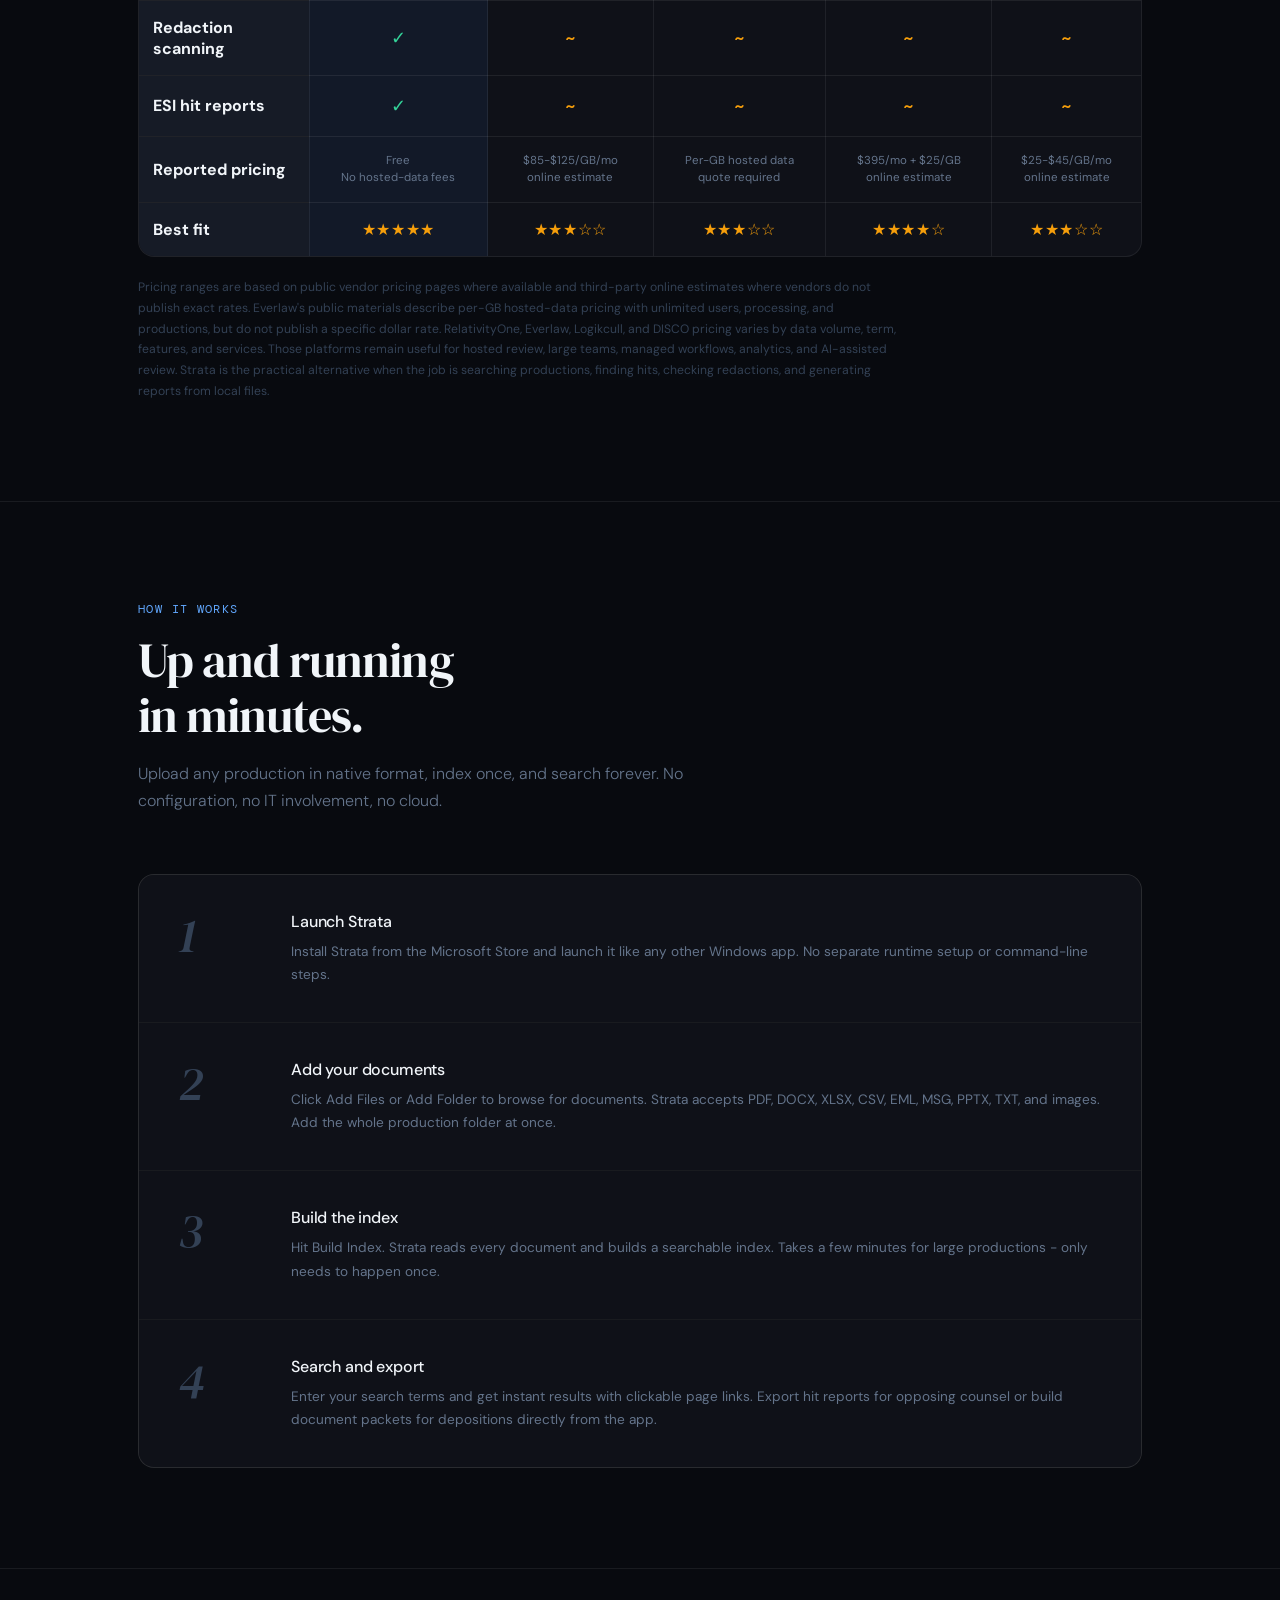
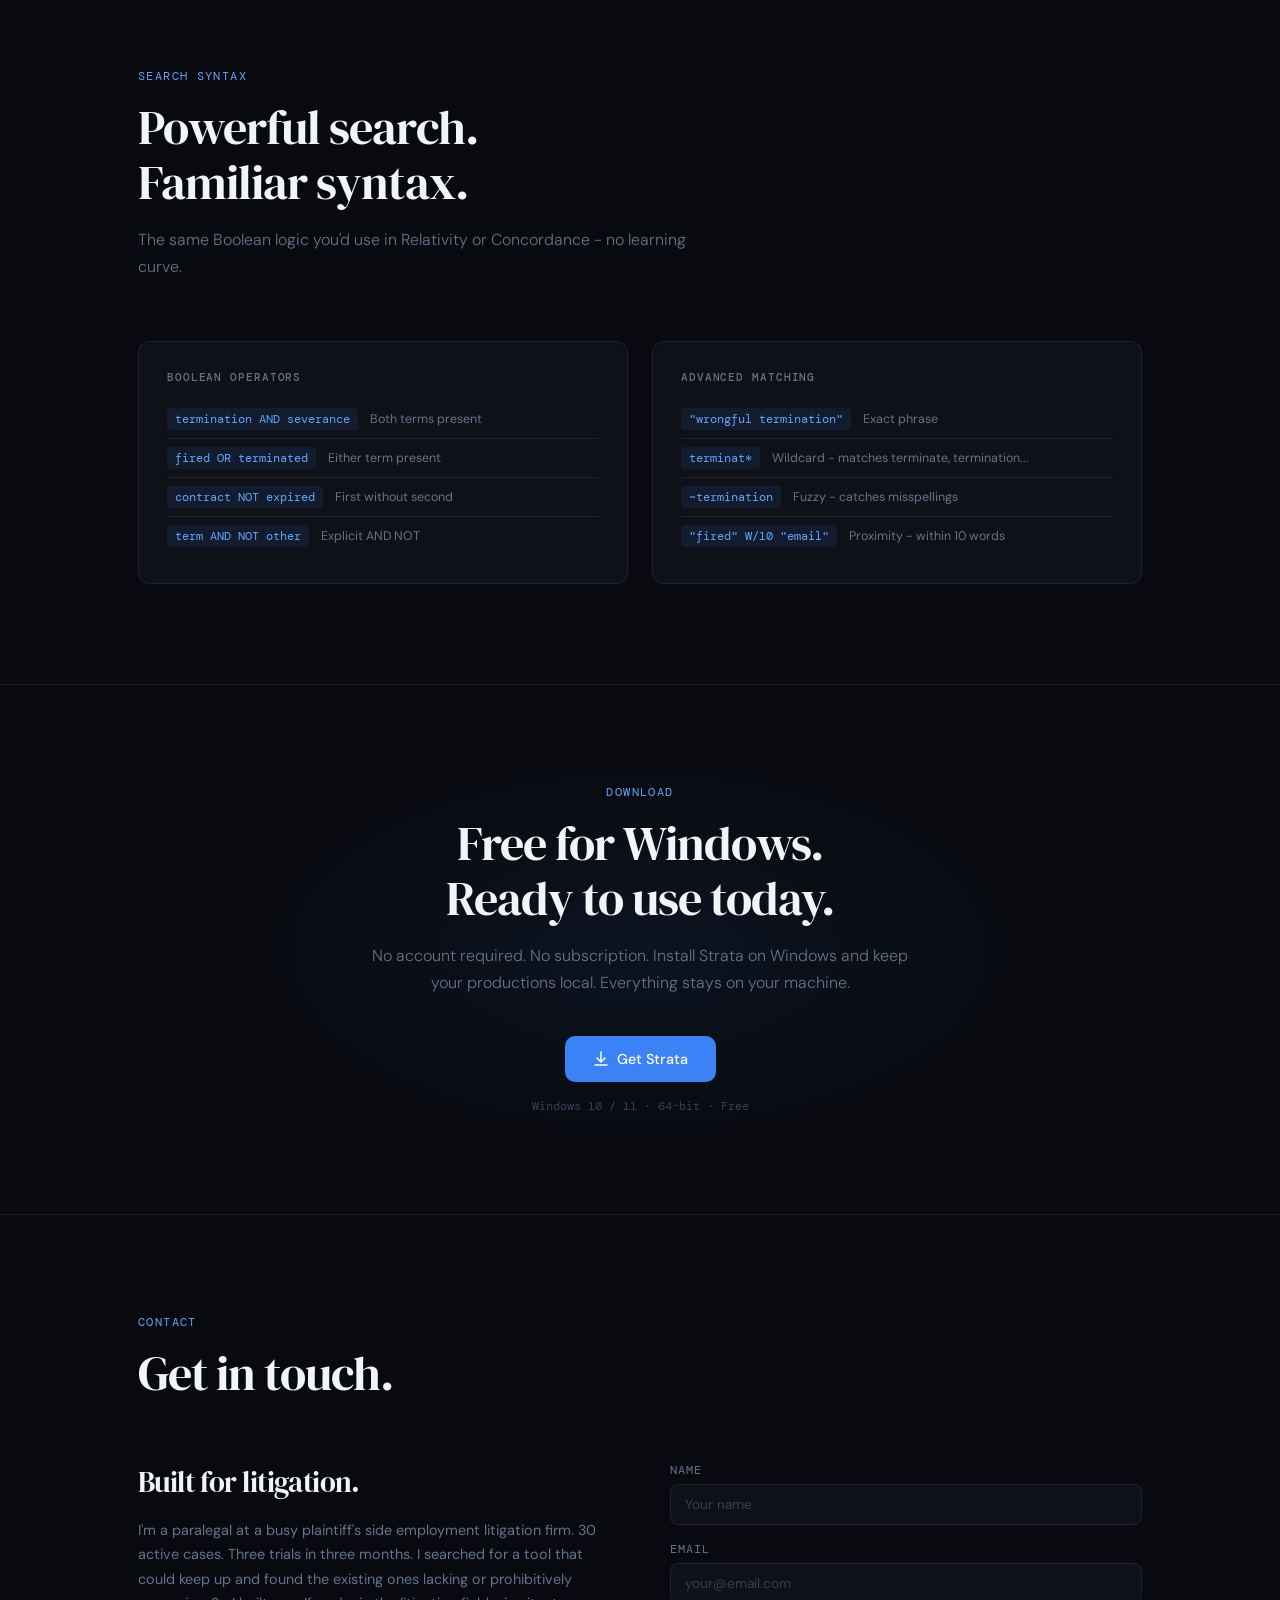
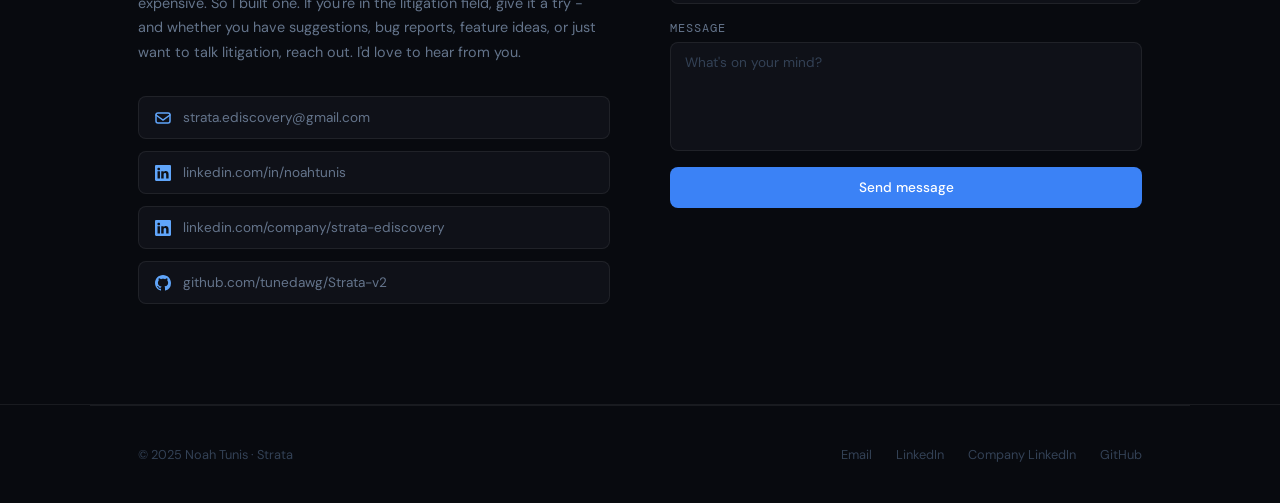
==== commit c0cfd6a4: "Update Strata launch page" ====
--- a/docs/index.html
+++ b/docs/index.html
@@ -446,6 +446,118 @@
   line-height: 1.7;
 }
 
+/* ── Comparison ── */
+.comparison-table-wrap {
+  margin-top: 60px;
+  overflow-x: auto;
+  border: 1px solid var(--border);
+  border-radius: 16px;
+  background: var(--surface);
+}
+
+.comparison-table {
+  width: 100%;
+  min-width: 800px;
+  border-collapse: collapse;
+}
+
+.comparison-table th,
+.comparison-table td {
+  border-right: 1px solid var(--border);
+  border-bottom: 1px solid var(--border);
+  padding: 16px 14px;
+  text-align: center;
+  vertical-align: middle;
+}
+
+.comparison-table th:last-child,
+.comparison-table td:last-child {
+  border-right: none;
+}
+
+.comparison-table tr:last-child td,
+.comparison-table tr:last-child th {
+  border-bottom: none;
+}
+
+.comparison-table thead th {
+  background: rgba(255,255,255,0.03);
+  color: var(--text);
+  font-size: 0.76rem;
+  font-family: var(--mono);
+  font-weight: 500;
+  letter-spacing: 0.08em;
+  text-transform: uppercase;
+}
+
+.comparison-table .feature-head,
+.comparison-table .feature-cell {
+  position: sticky;
+  left: 0;
+  z-index: 2;
+  width: 170px;
+  min-width: 170px;
+  text-align: left;
+  background: var(--surface2);
+  color: var(--text);
+}
+
+.comparison-table .feature-head {
+  z-index: 5;
+}
+
+.comparison-table .strata-col {
+  background: rgba(59,130,246,0.07);
+}
+
+.comparison-table .strata-name {
+  color: var(--blue-hi);
+}
+
+.comparison-icon {
+  display: inline-flex;
+  align-items: center;
+  justify-content: center;
+  width: 28px;
+  height: 28px;
+  font-family: var(--mono);
+  font-size: 1.15rem;
+  font-weight: 500;
+}
+
+.comparison-icon.yes {
+  color: #34d399;
+}
+
+.comparison-icon.no {
+  color: #f43f5e;
+}
+
+.comparison-icon.partial {
+  color: #f59e0b;
+}
+
+.comparison-price {
+  display: block;
+  font-size: 0.72rem;
+  color: var(--text2);
+  line-height: 1.45;
+}
+
+.comparison-rating {
+  color: #f59e0b;
+  font-size: 1rem;
+  letter-spacing: 0.04em;
+}
+
+.comparison-note {
+  margin-top: 20px;
+  font-size: 0.76rem;
+  color: var(--text3);
+  line-height: 1.7;
+  max-width: 760px;
+}
+
 /* ── How it works ── */
 .steps {
   display: flex;
@@ -731,6 +843,13 @@
   .screen-file,
   .screen-chunks { width: 100%; }
   .features-grid { grid-template-columns: 1fr; }
+  .comparison-table th,
+  .comparison-table td { padding: 16px 14px; }
+  .comparison-table .feature-head,
+  .comparison-table .feature-cell {
+    width: 140px;
+    min-width: 140px;
+  }
   .syntax-grid { grid-template-columns: 1fr; }
   .contact-grid { grid-template-columns: 1fr; gap: 40px; }
   .step { grid-template-columns: 1fr; gap: 8px; }
@@ -753,10 +872,11 @@
   </a>
   <ul class="nav-links">
     <li><a href="#features">Features</a></li>
+    <li><a href="#comparison">Compare</a></li>
     <li><a href="#how-it-works">How it works</a></li>
     <li><a href="#syntax">Search syntax</a></li>
     <li><a href="#contact">Contact</a></li>
-    <li><a href="https://github.com/tunedawg/universal-search/releases/tag/Strata" class="nav-cta">Download</a></li>
+    <li><a href="https://apps.microsoft.com/detail/9N5QQBJLCB9J?hl=en-us&gl=US&ocid=pdpshare" class="nav-cta">Download</a></li>
   </ul>
 </nav>
 
@@ -766,7 +886,7 @@
   <h1>Search any production.<br><em>In seconds.</em></h1>
   <p>Strata is a desktop tool built for litigation - Boolean search, OCR indexing, redaction detection, and ESI hit reports across any production format. No subscriptions. No per-document or per-case fees. No cloud, so your files stay local, and your client data stays secure.</p>
   <div class="hero-actions">
-    <a href="https://github.com/tunedawg/universal-search/releases/tag/Strata" class="btn-primary">
+    <a href="https://apps.microsoft.com/detail/9N5QQBJLCB9J?hl=en-us&gl=US&ocid=pdpshare" class="btn-primary">
       <svg width="16" height="16" viewBox="0 0 16 16" fill="none"><path d="M8 1v9M4 7l4 4 4-4M2 14h12" stroke="currentColor" stroke-width="1.5" stroke-linecap="round" stroke-linejoin="round"/></svg>
       Get Strata
     </a>
@@ -908,6 +1028,99 @@
 
 <div class="full-divider"></div>
 
+<!-- Comparison -->
+<section id="comparison">
+  <div class="reveal">
+    <div class="section-label">Strata vs. eDiscovery platforms</div>
+    <h2 class="section-title">Local-first review.<br>Without the enterprise overhead.</h2>
+    <p class="section-sub">RelativityOne, Everlaw, Logikcull, and DISCO are cloud platforms built for hosted matters, large-scale review, and managed discovery workflows. Strata is built for litigation teams that need to search productions fast without uploading client files, managing a workspace, or paying per matter.</p>
+  </div>
+
+  <div class="comparison-table-wrap reveal">
+    <table class="comparison-table">
+      <thead>
+        <tr>
+          <th class="feature-head">Feature</th>
+          <th class="strata-col"><span class="strata-name">Strata</span></th>
+          <th>RelativityOne</th>
+          <th>Everlaw</th>
+          <th>Logikcull</th>
+          <th>DISCO</th>
+        </tr>
+      </thead>
+      <tbody>
+        <tr>
+          <th class="feature-cell">Files stay local</th>
+          <td class="strata-col"><span class="comparison-icon yes">✓</span></td>
+          <td><span class="comparison-icon no">×</span></td>
+          <td><span class="comparison-icon no">×</span></td>
+          <td><span class="comparison-icon no">×</span></td>
+          <td><span class="comparison-icon no">×</span></td>
+        </tr>
+        <tr>
+          <th class="feature-cell">No cloud upload</th>
+          <td class="strata-col"><span class="comparison-icon yes">✓</span></td>
+          <td><span class="comparison-icon no">×</span></td>
+          <td><span class="comparison-icon no">×</span></td>
+          <td><span class="comparison-icon no">×</span></td>
+          <td><span class="comparison-icon no">×</span></td>
+        </tr>
+        <tr>
+          <th class="feature-cell">Fast production search</th>
+          <td class="strata-col"><span class="comparison-icon yes">✓</span></td>
+          <td><span class="comparison-icon yes">✓</span></td>
+          <td><span class="comparison-icon yes">✓</span></td>
+          <td><span class="comparison-icon yes">✓</span></td>
+          <td><span class="comparison-icon yes">✓</span></td>
+        </tr>
+        <tr>
+          <th class="feature-cell">Targeted Boolean workflow</th>
+          <td class="strata-col"><span class="comparison-icon yes">✓</span></td>
+          <td><span class="comparison-icon partial">~</span></td>
+          <td><span class="comparison-icon partial">~</span></td>
+          <td><span class="comparison-icon partial">~</span></td>
+          <td><span class="comparison-icon partial">~</span></td>
+        </tr>
+        <tr>
+          <th class="feature-cell">Redaction scanning</th>
+          <td class="strata-col"><span class="comparison-icon yes">✓</span></td>
+          <td><span class="comparison-icon partial">~</span></td>
+          <td><span class="comparison-icon partial">~</span></td>
+          <td><span class="comparison-icon partial">~</span></td>
+          <td><span class="comparison-icon partial">~</span></td>
+        </tr>
+        <tr>
+          <th class="feature-cell">ESI hit reports</th>
+          <td class="strata-col"><span class="comparison-icon yes">✓</span></td>
+          <td><span class="comparison-icon partial">~</span></td>
+          <td><span class="comparison-icon partial">~</span></td>
+          <td><span class="comparison-icon partial">~</span></td>
+          <td><span class="comparison-icon partial">~</span></td>
+        </tr>
+        <tr>
+          <th class="feature-cell">Reported pricing</th>
+          <td class="strata-col"><span class="comparison-price">Free<br>No hosted-data fees</span></td>
+          <td><span class="comparison-price">$85-$125/GB/mo<br>online estimate</span></td>
+          <td><span class="comparison-price">Per-GB hosted data<br>quote required</span></td>
+          <td><span class="comparison-price">$395/mo + $25/GB<br>online estimate</span></td>
+          <td><span class="comparison-price">$25-$45/GB/mo<br>online estimate</span></td>
+        </tr>
+        <tr>
+          <th class="feature-cell">Best fit</th>
+          <td class="strata-col"><span class="comparison-rating">★★★★★</span></td>
+          <td><span class="comparison-rating">★★★☆☆</span></td>
+          <td><span class="comparison-rating">★★★☆☆</span></td>
+          <td><span class="comparison-rating">★★★★☆</span></td>
+          <td><span class="comparison-rating">★★★☆☆</span></td>
+        </tr>
+      </tbody>
+    </table>
+  </div>
+  <p class="comparison-note reveal">Pricing ranges are based on public vendor pricing pages where available and third-party online estimates where vendors do not publish exact rates. Everlaw's public materials describe per-GB hosted-data pricing with unlimited users, processing, and productions, but do not publish a specific dollar rate. RelativityOne, Everlaw, Logikcull, and DISCO pricing varies by data volume, term, features, and services. Those platforms remain useful for hosted review, large teams, managed workflows, analytics, and AI-assisted review. Strata is the practical alternative when the job is searching productions, finding hits, checking redactions, and generating reports from local files.</p>
+</section>
+
+<div class="full-divider"></div>
+
 <!-- How it works -->
 <section id="how-it-works">
   <div class="reveal">
@@ -1009,7 +1222,7 @@
     <h2 class="section-title">Free for Windows.<br>Ready to use today.</h2>
     <p class="section-sub">No account required. No subscription. Install Strata on Windows and keep your productions local. Everything stays on your machine.</p>
     <div class="hero-actions">
-      <a href="https://github.com/tunedawg/universal-search/releases/tag/Strata" class="btn-primary">
+      <a href="https://apps.microsoft.com/detail/9N5QQBJLCB9J?hl=en-us&gl=US&ocid=pdpshare" class="btn-primary">
         <svg width="16" height="16" viewBox="0 0 16 16" fill="none"><path d="M8 1v9M4 7l4 4 4-4M2 14h12" stroke="currentColor" stroke-width="1.5" stroke-linecap="round" stroke-linejoin="round"/></svg>
         Get Strata
       </a>
